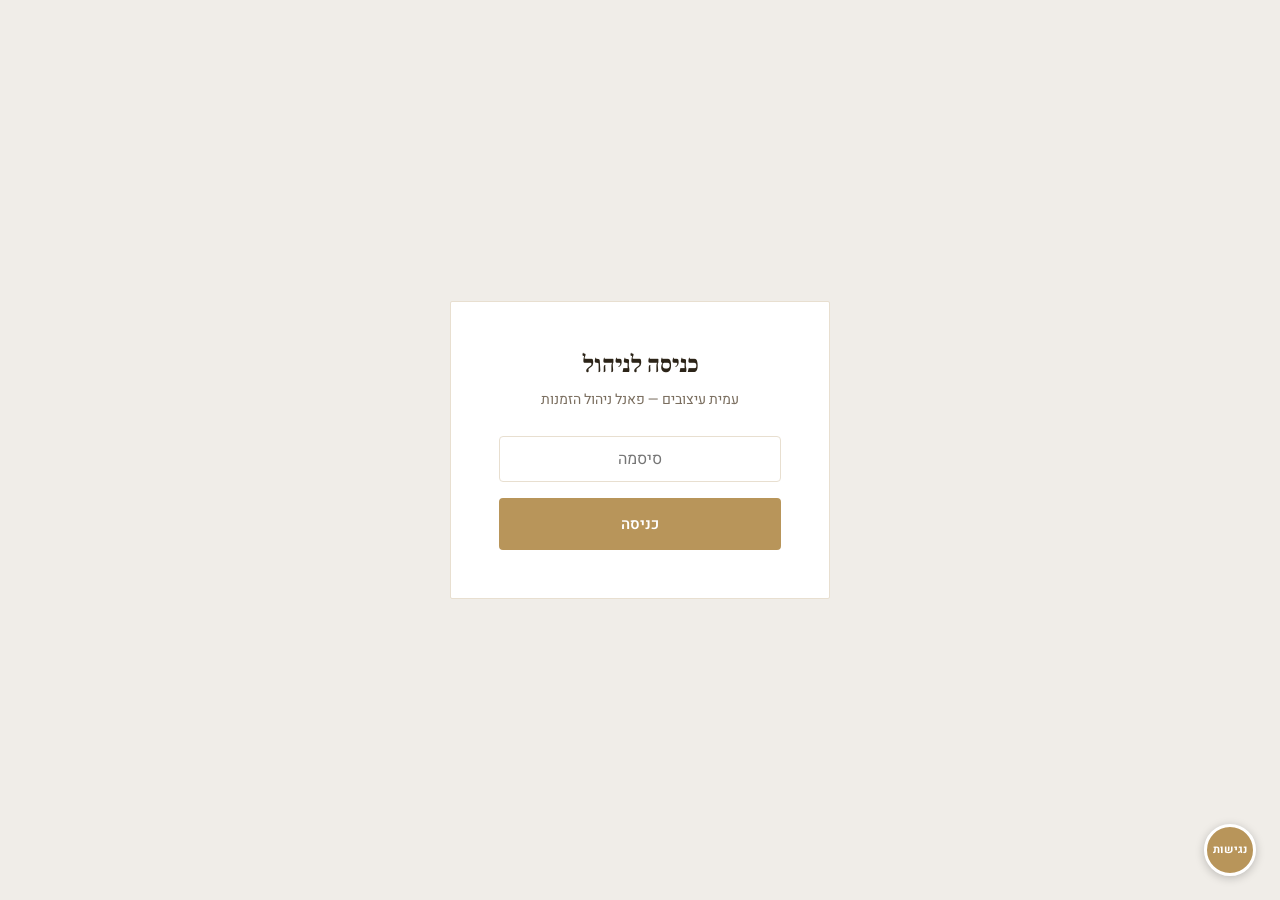
==== admin.html @ ac8163f7 "Fine Design website — IndexedDB storage, floating cards, logo, admin panel" ====
<!DOCTYPE html>
<html dir="rtl" lang="he-IL">
<head>
  <meta charset="UTF-8">
  <meta name="viewport" content="width=device-width, initial-scale=1.0">
  <title>ניהול הזמנות | עמית עיצובים</title>
  <link rel="preconnect" href="https://fonts.googleapis.com">
  <link rel="preconnect" href="https://fonts.gstatic.com" crossorigin>
  <link href="https://fonts.googleapis.com/css2?family=Frank+Ruhl+Libre:wght@400;700;900&family=Heebo:wght@300;400;500;600;700&display=swap" rel="stylesheet">
  <link rel="stylesheet" href="css/style.css">
  <link rel="stylesheet" href="css/accessibility.css">
</head>
<body class="admin-body">

  <!-- ===== LOGIN SCREEN ===== -->
  <div id="login-screen" class="admin-login" role="main">
    <div class="admin-login-box">
      <h1>כניסה לניהול</h1>
      <p>עמית עיצובים — פאנל ניהול הזמנות</p>
      <label for="admin-password" class="sr-only">סיסמה</label>
      <input
        type="password"
        id="admin-password"
        placeholder="סיסמה"
        autocomplete="current-password"
        aria-label="סיסמת כניסה"
      >
      <button class="btn btn--primary" id="login-btn" style="width:100%;">כניסה</button>
      <p class="admin-login-error" id="login-error" role="alert">סיסמה שגויה. נסי שוב.</p>
    </div>
  </div>

  <!-- ===== ADMIN PANEL ===== -->
  <div id="admin-panel" style="display:none;">

    <header class="admin-header" role="banner">
      <div class="container admin-header-inner">
        <h1>ניהול הזמנות</h1>
        <div style="display:flex;align-items:center;gap:12px;">
          <a href="index.html" class="admin-logout-btn" target="_blank">צפייה באתר</a>
          <button class="admin-logout-btn" id="logout-btn">יציאה</button>
        </div>
      </div>
    </header>

    <main class="admin-main container" id="main-content">
      <div class="admin-grid">

        <!-- LEFT: ADD INVITATION FORM -->
        <aside>
          <div class="admin-card">
            <h2>הוספת הזמנה חדשה</h2>

            <div class="admin-form-group">
              <label for="admin-category">קטגוריה</label>
              <select id="admin-category">
                <option value="weddings">הזמנות לחתונות</option>
                <option value="henna">הזמנות לחינה</option>
                <option value="challah">הזמנות להפרשת חלה</option>
                <option value="birthdays">הזמנות לימי הולדת ילדים</option>
                <option value="bar-bat-mitzvah">הזמנות לבר / בת מצווה</option>
                <option value="brit-milah">הזמנות לברית/בריתה</option>
                <option value="mimouna">הזמנות למימונה</option>
                <option value="menus">תפריטים לאירועים</option>
                <option value="save-the-date">Save the Date</option>
              </select>
            </div>

            <div class="admin-form-group">
              <label for="admin-price">מחיר (&#8362;)</label>
              <input type="number" id="admin-price" placeholder="לדוגמה: 350" min="0" step="1">
            </div>

            <div class="admin-form-group">
              <label>תמונת ההזמנה</label>
              <div class="upload-area" id="upload-area">
                <input
                  type="file"
                  id="admin-image-input"
                  accept="image/*"
                  aria-label="העלאת תמונת הזמנה"
                >
                <div class="upload-area-text">
                  לחצי כאן או גרירי תמונה לכאן<br>
                  <span style="font-size:0.75rem;">JPG, PNG, WEBP — עד 5MB</span>
                </div>
                <img id="upload-preview" class="upload-preview" alt="תצוגה מקדימה של ההזמנה">
              </div>
            </div>

            <button class="admin-save-btn" id="admin-save-btn" disabled>
              הוספת הזמנה
            </button>
          </div>
        </aside>

        <!-- RIGHT: INVITATIONS LIST -->
        <div>
          <div class="admin-card">
            <h2>כל ההזמנות (<span id="inv-count">0</span>)</h2>

            <div class="admin-filter" role="group" aria-label="סינון לפי קטגוריה">
              <button class="admin-filter-btn active" data-filter="all">הכל</button>
              <button class="admin-filter-btn" data-filter="weddings">חתונות</button>
              <button class="admin-filter-btn" data-filter="henna">חינה</button>
              <button class="admin-filter-btn" data-filter="challah">הפרשת חלה</button>
              <button class="admin-filter-btn" data-filter="birthdays">ימי הולדת</button>
              <button class="admin-filter-btn" data-filter="bar-bat-mitzvah">בר/בת מצווה</button>
              <button class="admin-filter-btn" data-filter="brit-milah">ברית</button>
              <button class="admin-filter-btn" data-filter="mimouna">מימונה</button>
              <button class="admin-filter-btn" data-filter="menus">תפריטים</button>
              <button class="admin-filter-btn" data-filter="save-the-date">STD</button>
            </div>

            <div class="admin-invitations-grid" id="admin-grid">
              <div class="admin-empty">עדיין אין הזמנות. הוסיפי את הראשונה!</div>
            </div>
          </div>
        </div>

      </div>
    </main>
  </div>

  <!-- Toast notification -->
  <div class="admin-success-toast" id="toast" role="status" aria-live="polite"></div>

  <script src="js/accessibility.js"></script>
  <script src="js/db.js"></script>
  <script src="js/admin.js"></script>
</body>
</html>
---- css/style.css ----
/* =========================================================
   DESIGN TOKENS
   ========================================================= */
:root {
  --bg:              #faf8f4;
  --bg-alt:          #f3ede4;
  --gold:            #b8955a;
  --gold-dark:       #9a7a44;
  --gold-light:      #e8d5b0;
  --text:            #2c2418;
  --text-secondary:  #7a6e5f;
  --border:          #e8dfd0;
  --white:           #ffffff;
  --card-bg:         #ffffff;

  --font-heading:    'Frank Ruhl Libre', Georgia, serif;
  --font-body:       'Heebo', Arial, sans-serif;

  --space-1:  8px;
  --space-2:  16px;
  --space-3:  24px;
  --space-4:  32px;
  --space-5:  48px;
  --space-6:  64px;
  --space-7:  96px;

  --radius-sm: 2px;
  --radius-md: 4px;

  --transition: 0.25s ease;
  --shadow-card: 0 2px 12px rgba(44, 36, 24, 0.08);
  --shadow-nav:  0 1px 4px rgba(44, 36, 24, 0.10);
}

/* =========================================================
   RESET & BASE
   ========================================================= */
*, *::before, *::after {
  box-sizing: border-box;
  margin: 0;
  padding: 0;
}

html {
  font-size: 16px;
  scroll-behavior: smooth;
}

body {
  font-family: var(--font-body);
  background-color: var(--bg);
  color: var(--text);
  line-height: 1.7;
  font-size: 1rem;
  direction: rtl;
}

img {
  display: block;
  max-width: 100%;
  height: auto;
}

a {
  color: inherit;
  text-decoration: none;
}

ul, ol {
  list-style: none;
}

button {
  cursor: pointer;
  font-family: var(--font-body);
  border: none;
  background: none;
}

/* =========================================================
   TYPOGRAPHY
   ========================================================= */
h1, h2, h3, h4 {
  font-family: var(--font-heading);
  font-weight: 700;
  line-height: 1.25;
  color: var(--text);
}

h1 { font-size: 2rem; }
h2 { font-size: 1.5rem; }
h3 { font-size: 1.25rem; }
h4 { font-size: 1.1rem; }

p {
  color: var(--text-secondary);
  font-size: 1rem;
  line-height: 1.75;
}

@media (min-width: 768px) {
  h1 { font-size: 2.75rem; }
  h2 { font-size: 2rem; }
  h3 { font-size: 1.4rem; }
  p  { font-size: 1.0625rem; }
}

@media (min-width: 1024px) {
  h1 { font-size: 3.5rem; }
  h2 { font-size: 2.25rem; }
}

/* =========================================================
   LAYOUT UTILITIES
   ========================================================= */
.container {
  width: 100%;
  max-width: 1180px;
  margin-inline: auto;
  padding-inline: var(--space-3);
}

.section {
  padding-block: var(--space-6);
}

.section--alt {
  background-color: var(--bg-alt);
}

.section-header {
  text-align: center;
  margin-block-end: var(--space-5);
}

.section-header .subtitle {
  margin-block-start: var(--space-1);
  font-size: 1rem;
  color: var(--text-secondary);
}

.divider {
  display: none;
}

/* =========================================================
   BUTTONS
   ========================================================= */
.btn {
  display: inline-block;
  padding: 13px 32px;
  font-family: var(--font-body);
  font-size: 0.9375rem;
  font-weight: 600;
  border-radius: var(--radius-md);
  transition: background-color var(--transition), color var(--transition), border-color var(--transition);
  text-align: center;
}

.btn--primary {
  background-color: var(--gold);
  color: var(--white);
  border: 2px solid var(--gold);
}

.btn--primary:hover,
.btn--primary:focus-visible {
  background-color: var(--gold-dark);
  border-color: var(--gold-dark);
}

.btn--secondary {
  background-color: transparent;
  color: var(--gold);
  border: 2px solid var(--gold);
}
.btn--secondary:hover,
.btn--secondary:focus-visible {
  background-color: var(--gold);
  color: var(--white);
}

.btn--outline {
  background-color: transparent;
  color: var(--gold);
  border: 2px solid var(--gold);
}

.btn--outline:hover,
.btn--outline:focus-visible {
  background-color: var(--gold);
  color: var(--white);
}

/* =========================================================
   HEADER & NAVIGATION
   ========================================================= */
.site-header {
  position: sticky;
  top: 0;
  z-index: 100;
  background-color: var(--white);
  border-block-end: 1px solid var(--border);
  box-shadow: var(--shadow-nav);
}

.header-inner {
  display: flex;
  align-items: center;
  justify-content: space-between;
  height: 68px;
}

.logo {
  display: flex;
  align-items: center;
  gap: var(--space-2);
  font-family: var(--font-heading);
  font-size: 1.25rem;
  font-weight: 700;
  color: var(--text);
}

.logo-img {
  height: 44px;
  width: auto;
}

.logo-placeholder {
  height: 44px;
  width: 120px;
  background-color: var(--bg-alt);
  border: 1px dashed var(--border);
  border-radius: var(--radius-sm);
  display: flex;
  align-items: center;
  justify-content: center;
  font-size: 0.75rem;
  color: var(--text-secondary);
  font-family: var(--font-body);
}

/* =========================================================
   LOGO — Fine Design
   ========================================================= */
.logo-text {
  display: flex;
  flex-direction: column;
  align-items: center;
  line-height: 1;
  gap: 0;
  text-decoration: none;
}

.logo-fine {
  font-family: 'Frank Ruhl Libre', Georgia, serif;
  font-size: 1.85rem;
  font-weight: 900;
  color: var(--gold);
  letter-spacing: 0.1em;
  line-height: 1;
}

.logo-design {
  font-family: 'Heebo', Arial, sans-serif;
  font-size: 0.58rem;
  font-weight: 400;
  color: var(--text-secondary);
  letter-spacing: 0.52em;
  text-transform: uppercase;
  padding-inline-start: 0.52em;
  margin-block-start: 1px;
}

.logo-text--sm .logo-fine { font-size: 1.3rem; }
.logo-text--sm .logo-design { font-size: 0.48rem; }

/* Footer variant */
.site-footer .logo-fine  { color: var(--gold-light); }
.site-footer .logo-design { color: rgba(255,255,255,0.45); }

/* Nav — hidden on mobile, flex on desktop */
.nav-desktop {
  display: none;
}

@media (min-width: 1024px) {
  .nav-desktop {
    display: flex;
    flex: 1;
    overflow-x: auto;
    scrollbar-width: none;
    -ms-overflow-style: none;
    margin-inline: var(--space-2);
  }
}

.nav-desktop::-webkit-scrollbar {
  display: none;
}

.nav-desktop ul {
  display: flex;
  align-items: center;
  gap: 2px;
  flex-wrap: nowrap;
}

.nav-desktop a {
  font-size: 0.8125rem;
  font-weight: 500;
  color: var(--text);
  padding: 6px 8px;
  border-radius: var(--radius-sm);
  transition: color var(--transition), background-color var(--transition);
  white-space: nowrap;
}

.nav-desktop a:hover,
.nav-desktop a:focus-visible {
  color: var(--gold);
  background-color: var(--bg-alt);
}

.nav-desktop a.active {
  color: var(--gold);
}

/* Hamburger — visible on mobile, hidden on desktop */
@media (min-width: 1024px) {
  .hamburger-btn {
    display: none !important;
  }
}

/* Mobile menu — hidden by default, shown via .is-open */
/* (do NOT add display:none !important — JS toggles .is-open) */

/* Hamburger button */
.hamburger-btn {
  display: flex;
  flex-direction: column;
  justify-content: center;
  align-items: center;
  width: 44px;
  height: 44px;
  gap: 5px;
  border-radius: var(--radius-sm);
  transition: background-color var(--transition);
}

.hamburger-btn:hover {
  background-color: var(--bg-alt);
}

.hamburger-btn span {
  display: block;
  width: 24px;
  height: 2px;
  background-color: var(--text);
  border-radius: 1px;
  transition: transform var(--transition), opacity var(--transition);
}

.hamburger-btn[aria-expanded="true"] span:nth-child(1) {
  transform: translateY(7px) rotate(45deg);
}
.hamburger-btn[aria-expanded="true"] span:nth-child(2) {
  opacity: 0;
}
.hamburger-btn[aria-expanded="true"] span:nth-child(3) {
  transform: translateY(-7px) rotate(-45deg);
}

/* Mobile menu overlay */
.mobile-menu {
  position: fixed;
  inset: 0;
  z-index: 200;
  background-color: var(--white);
  transform: translateX(-100%);
  transition: transform 0.35s cubic-bezier(0.4, 0, 0.2, 1);
  overflow-y: auto;
  display: flex;
  flex-direction: column;
}

.mobile-menu.is-open {
  transform: translateX(0);
}

.mobile-menu-header {
  display: flex;
  align-items: center;
  justify-content: space-between;
  padding: var(--space-3);
  border-block-end: 1px solid var(--border);
}

.mobile-menu-close {
  width: 44px;
  height: 44px;
  display: flex;
  align-items: center;
  justify-content: center;
  font-size: 1.5rem;
  color: var(--text);
  border-radius: var(--radius-sm);
  transition: background-color var(--transition);
}

.mobile-menu-close:hover {
  background-color: var(--bg-alt);
}

.mobile-menu-nav {
  flex: 1;
  padding: var(--space-3);
}

.mobile-menu-nav li {
  border-block-end: 1px solid var(--border);
}

.mobile-menu-nav a {
  display: block;
  padding: var(--space-2) var(--space-1);
  font-size: 1.0625rem;
  font-weight: 500;
  color: var(--text);
  transition: color var(--transition);
}

.mobile-menu-nav a:hover,
.mobile-menu-nav a:focus-visible {
  color: var(--gold);
}

.mobile-menu-nav .menu-number {
  font-size: 0.8rem;
  color: var(--gold);
  font-family: var(--font-body);
  margin-inline-end: var(--space-1);
  font-weight: 400;
}

/* =========================================================
   HERO SECTION
   ========================================================= */
.hero {
  background-color: var(--bg-alt);
  padding-block: var(--space-7);
  text-align: center;
  position: relative;
  overflow: hidden;
}

.hero::before {
  content: '';
  position: absolute;
  inset: 0;
  background-image:
    linear-gradient(135deg, rgba(184,149,90,0.06) 0%, transparent 60%),
    linear-gradient(315deg, rgba(184,149,90,0.04) 0%, transparent 60%);
  pointer-events: none;
}

.hero-content {
  position: relative;
  z-index: 1;
  max-width: 680px;
  margin-inline: auto;
}

.hero-eyebrow {
  display: inline-block;
  font-size: 0.8125rem;
  font-weight: 600;
  letter-spacing: 0.12em;
  color: var(--gold);
  text-transform: uppercase;
  margin-block-end: var(--space-2);
  font-family: var(--font-body);
}

.hero h1 {
  margin-block-end: var(--space-2);
}

.hero-desc {
  font-size: 1.0625rem;
  color: var(--text-secondary);
  margin-block-end: var(--space-4);
  max-width: 500px;
  margin-inline: auto;
}

.hero-placeholder-img {
  width: 100%;
  max-width: 760px;
  margin-inline: auto;
  margin-block-start: var(--space-5);
  aspect-ratio: 16/7;
  background-color: var(--border);
  border-radius: var(--radius-sm);
  display: flex;
  align-items: center;
  justify-content: center;
  color: var(--text-secondary);
  font-size: 0.875rem;
}

/* =========================================================
   CATEGORIES GRID
   ========================================================= */
.categories-grid {
  display: grid;
  grid-template-columns: 1fr 1fr;
  gap: var(--space-2);
}

@media (min-width: 768px) {
  .categories-grid {
    grid-template-columns: repeat(3, 1fr);
    gap: var(--space-3);
  }
}

@media (min-width: 1024px) {
  .categories-grid {
    grid-template-columns: repeat(4, 1fr);
  }
}

.category-card {
  display: block;
  background-color: var(--card-bg);
  border: none;
  border-radius: 18px;
  overflow: hidden;
  box-shadow: 0 6px 24px rgba(44,36,24,0.10), 0 1px 4px rgba(44,36,24,0.06);
  transition: box-shadow 0.3s ease, transform 0.3s ease;
  text-decoration: none;
  position: relative;
}

.category-card::after {
  content: '';
  position: absolute;
  inset: 0;
  border-radius: 18px;
  border: 1.5px solid rgba(184,149,90,0.18);
  pointer-events: none;
  transition: border-color 0.3s ease;
}

.category-card:hover,
.category-card:focus-visible {
  box-shadow: 0 16px 48px rgba(44,36,24,0.16), 0 4px 12px rgba(184,149,90,0.12);
  transform: translateY(-8px);
}

.category-card:hover::after,
.category-card:focus-visible::after {
  border-color: rgba(184,149,90,0.5);
}

.category-card-img {
  width: 100%;
  aspect-ratio: 4/3;
  background: linear-gradient(135deg, var(--bg-alt) 0%, #ede4d8 100%);
  display: flex;
  align-items: center;
  justify-content: center;
  color: var(--text-secondary);
  font-size: 0.8125rem;
  overflow: hidden;
}

.category-card-img img {
  width: 100%;
  height: 100%;
  object-fit: cover;
  transition: transform 0.4s ease;
}

.category-card:hover .category-card-img img {
  transform: scale(1.04);
}

.category-card-body {
  padding: 14px var(--space-2) var(--space-2);
  text-align: center;
  background: var(--white);
}

.category-card-title {
  font-family: var(--font-heading);
  font-size: 1rem;
  font-weight: 700;
  color: var(--text);
  margin-block-end: 5px;
}

@media (min-width: 768px) {
  .category-card-title {
    font-size: 1.0625rem;
  }
}

.category-card-link {
  font-size: 0.8rem;
  color: var(--gold);
  font-weight: 500;
  letter-spacing: 0.02em;
}

/* =========================================================
   ABOUT SECTION
   ========================================================= */
.about-inner {
  display: flex;
  flex-direction: column;
  gap: var(--space-4);
  align-items: center;
  text-align: center;
}

.about-text h2 {
  margin-block-end: var(--space-2);
}

.about-text p {
  max-width: 560px;
  margin-inline: auto;
  margin-block-end: var(--space-3);
}

@media (min-width: 768px) {
  .about-inner {
    flex-direction: row;
    text-align: start;
    gap: var(--space-6);
  }
  .about-text p {
    margin-inline: 0;
  }
  .divider { margin-inline: 0; }
}

.about-image-placeholder {
  width: 100%;
  max-width: 400px;
  aspect-ratio: 4/3;
  flex-shrink: 0;
  background-color: var(--bg-alt);
  border: 1px solid var(--border);
  border-radius: var(--radius-sm);
  display: flex;
  align-items: center;
  justify-content: center;
  color: var(--text-secondary);
  font-size: 0.8125rem;
}

/* =========================================================
   PROCESS SECTION
   ========================================================= */
.process-steps {
  display: grid;
  grid-template-columns: 1fr;
  gap: var(--space-4);
}

@media (min-width: 768px) {
  .process-steps {
    grid-template-columns: repeat(3, 1fr);
    gap: var(--space-3);
  }
}

.process-step {
  text-align: center;
  padding: var(--space-4) var(--space-3);
  background-color: var(--white);
  border: 1px solid var(--border);
  border-radius: var(--radius-sm);
  position: relative;
}

.step-number {
  width: 48px;
  height: 48px;
  border-radius: 50%;
  background-color: var(--gold);
  color: var(--white);
  font-family: var(--font-heading);
  font-size: 1.25rem;
  font-weight: 700;
  display: flex;
  align-items: center;
  justify-content: center;
  margin-inline: auto;
  margin-block-end: var(--space-2);
}

.process-step h3 {
  margin-block-end: var(--space-1);
}

/* =========================================================
   TESTIMONIALS
   ========================================================= */
.testimonials-grid {
  display: grid;
  grid-template-columns: 1fr;
  gap: var(--space-3);
}

@media (min-width: 768px) {
  .testimonials-grid {
    grid-template-columns: repeat(3, 1fr);
  }
}

.testimonial-card {
  background-color: var(--white);
  border: 1px solid var(--border);
  border-radius: var(--radius-sm);
  padding: var(--space-4);
}

.testimonial-quote {
  font-size: 0.9375rem;
  color: var(--text-secondary);
  line-height: 1.75;
  margin-block-end: var(--space-3);
  font-style: italic;
}

.testimonial-quote::before {
  content: '"';
  font-family: var(--font-heading);
  font-size: 2rem;
  color: var(--gold-light);
  line-height: 0;
  vertical-align: -0.4em;
  margin-inline-end: 2px;
}

.testimonial-author {
  font-weight: 600;
  font-size: 0.875rem;
  color: var(--text);
}

.testimonial-event {
  font-size: 0.8125rem;
  color: var(--gold);
  margin-block-start: 2px;
}

/* =========================================================
   CONTACT SECTION
   ========================================================= */
.contact-inner {
  text-align: center;
  max-width: 560px;
  margin-inline: auto;
}

.contact-inner h2 {
  margin-block-end: var(--space-2);
}

.contact-inner p {
  margin-block-end: var(--space-4);
}

.contact-details {
  display: flex;
  flex-direction: column;
  gap: var(--space-2);
  align-items: center;
  margin-block-start: var(--space-3);
}

.contact-item {
  font-size: 0.9375rem;
  color: var(--text-secondary);
}

.contact-item a {
  color: var(--gold);
  font-weight: 500;
  text-decoration: underline;
  text-underline-offset: 3px;
}

/* =========================================================
   GALLERY GRID (category pages)
   ========================================================= */
.gallery-grid {
  display: grid;
  grid-template-columns: 1fr;
  gap: var(--space-2);
}

@media (min-width: 568px) {
  .gallery-grid {
    grid-template-columns: 1fr 1fr;
  }
}

@media (min-width: 1024px) {
  .gallery-grid {
    grid-template-columns: repeat(3, 1fr);
    gap: var(--space-3);
  }
}

.gallery-item {
  background-color: var(--bg-alt);
  border: 1px solid var(--border);
  border-radius: var(--radius-sm);
  overflow: hidden;
  aspect-ratio: 3/4;
  display: flex;
  align-items: center;
  justify-content: center;
  color: var(--text-secondary);
  font-size: 0.8125rem;
}

.gallery-item img {
  width: 100%;
  height: 100%;
  object-fit: cover;
}

/* =========================================================
   PAGE HERO (category pages)
   ========================================================= */
.page-hero {
  background-color: var(--bg-alt);
  padding-block: var(--space-5) var(--space-4);
  text-align: center;
  border-block-end: 1px solid var(--border);
}

.page-hero h1 {
  margin-block-end: var(--space-1);
}

.page-hero p {
  max-width: 480px;
  margin-inline: auto;
}

/* =========================================================
   CTA BANNER (category pages)
   ========================================================= */
.cta-banner {
  background-color: var(--gold);
  padding-block: var(--space-5);
  text-align: center;
}

.cta-banner h2 {
  color: var(--white);
  margin-block-end: var(--space-2);
}

.cta-banner p {
  color: rgba(255,255,255,0.85);
  margin-block-end: var(--space-3);
}

.cta-banner .btn--outline {
  color: var(--white);
  border-color: var(--white);
}

.cta-banner .btn--outline:hover,
.cta-banner .btn--outline:focus-visible {
  background-color: var(--white);
  color: var(--gold);
}

/* =========================================================
   BREADCRUMB
   ========================================================= */
.breadcrumb {
  padding-block: var(--space-2);
  border-block-end: 1px solid var(--border);
  background-color: var(--white);
}

.breadcrumb-list {
  display: flex;
  align-items: center;
  gap: var(--space-1);
  flex-wrap: wrap;
  font-size: 0.8125rem;
  color: var(--text-secondary);
}

.breadcrumb-list a {
  color: var(--gold);
  text-decoration: underline;
  text-underline-offset: 2px;
}

.breadcrumb-list li + li::before {
  content: '/';
  margin-inline-end: var(--space-1);
}

/* =========================================================
   FOOTER
   ========================================================= */
.site-footer {
  background-color: var(--text);
  color: rgba(255,255,255,0.7);
  padding-block: var(--space-5) var(--space-3);
}

.footer-inner {
  display: grid;
  grid-template-columns: 1fr;
  gap: var(--space-4);
}

@media (min-width: 768px) {
  .footer-inner {
    grid-template-columns: 1fr 1fr 1fr;
    gap: var(--space-5);
  }
}

.footer-brand .logo {
  color: var(--white);
  margin-block-end: var(--space-2);
}

.footer-brand p {
  color: rgba(255,255,255,0.6);
  font-size: 0.875rem;
}

.footer-nav h4,
.footer-legal h4 {
  font-family: var(--font-heading);
  font-size: 1rem;
  color: var(--white);
  margin-block-end: var(--space-2);
}

.footer-nav ul,
.footer-legal ul {
  display: flex;
  flex-direction: column;
  gap: var(--space-1);
}

.footer-nav a,
.footer-legal a {
  font-size: 0.875rem;
  color: rgba(255,255,255,0.65);
  transition: color var(--transition);
  text-decoration: none;
}

.footer-nav a:hover,
.footer-nav a:focus-visible,
.footer-legal a:hover,
.footer-legal a:focus-visible {
  color: var(--gold-light);
}

.footer-bottom {
  margin-block-start: var(--space-4);
  padding-block-start: var(--space-3);
  border-block-start: 1px solid rgba(255,255,255,0.12);
  display: flex;
  flex-direction: column;
  gap: var(--space-2);
  align-items: center;
  text-align: center;
  font-size: 0.8125rem;
  color: rgba(255,255,255,0.45);
}

/* =========================================================
   ACCESSIBILITY STATEMENT (footer)
   ========================================================= */
.accessibility-statement-link {
  color: var(--gold-light);
  text-decoration: underline;
  text-underline-offset: 2px;
  font-size: 0.8125rem;
}

.accessibility-statement-link:hover {
  color: var(--white);
}

/* =========================================================
   LEGAL PAGES (privacy, terms)
   ========================================================= */
.legal-content {
  max-width: 760px;
  margin-inline: auto;
  padding-block: var(--space-6);
}

.legal-content h1 {
  margin-block-end: var(--space-1);
}

.legal-meta {
  font-size: 0.875rem;
  color: var(--text-secondary);
  margin-block-end: var(--space-5);
}

.legal-content h2 {
  font-size: 1.25rem;
  margin-block-start: var(--space-4);
  margin-block-end: var(--space-2);
  color: var(--text);
}

.legal-content p,
.legal-content li {
  font-size: 0.9375rem;
  color: var(--text-secondary);
  margin-block-end: var(--space-2);
  line-height: 1.75;
}

.legal-content ul,
.legal-content ol {
  padding-inline-start: var(--space-3);
  margin-block-end: var(--space-2);
}

.legal-content ul li {
  list-style-type: disc;
}

.legal-content ol li {
  list-style-type: decimal;
}

.legal-content a {
  color: var(--gold);
  text-decoration: underline;
  text-underline-offset: 2px;
}

/* =========================================================
   FOCUS STYLES (base — enhanced by accessibility widget)
   ========================================================= */
:focus-visible {
  outline: 3px solid var(--gold);
  outline-offset: 2px;
  border-radius: var(--radius-sm);
}

/* =========================================================
   SCREEN READER ONLY
   ========================================================= */
.sr-only {
  position: absolute;
  width: 1px;
  height: 1px;
  padding: 0;
  margin: -1px;
  overflow: hidden;
  clip: rect(0, 0, 0, 0);
  white-space: nowrap;
  border-width: 0;
}

/* =========================================================
   SKIP LINK
   ========================================================= */
.skip-link {
  position: absolute;
  top: -100%;
  inset-inline-start: var(--space-2);
  background-color: var(--gold);
  color: var(--white);
  padding: var(--space-1) var(--space-2);
  border-radius: var(--radius-md);
  font-weight: 600;
  font-size: 0.875rem;
  z-index: 9999;
  transition: top 0.2s;
}

.skip-link:focus {
  top: var(--space-2);
}

/* =========================================================
   PRICE TAG
   ========================================================= */
.invitation-card {
  display: flex;
  flex-direction: column;
  background-color: var(--card-bg);
  border: none;
  border-radius: 16px;
  overflow: hidden;
  box-shadow: 0 6px 24px rgba(44,36,24,0.10), 0 1px 4px rgba(44,36,24,0.06);
  transition: box-shadow 0.3s ease, transform 0.3s ease;
  position: relative;
}

.invitation-card::after {
  content: '';
  position: absolute;
  inset: 0;
  border-radius: 16px;
  border: 1.5px solid rgba(184,149,90,0.18);
  pointer-events: none;
  transition: border-color 0.3s ease;
}

.invitation-card:hover {
  box-shadow: 0 16px 48px rgba(44,36,24,0.16), 0 4px 12px rgba(184,149,90,0.12);
  transform: translateY(-8px);
}

.invitation-card:hover::after {
  border-color: rgba(184,149,90,0.5);
}

.invitation-card-img {
  width: 100%;
  aspect-ratio: 3/4;
  object-fit: cover;
  display: block;
  cursor: pointer;
}

.invitation-card-img-placeholder {
  width: 100%;
  aspect-ratio: 3/4;
  background-color: var(--bg-alt);
  display: flex;
  align-items: center;
  justify-content: center;
  color: var(--text-secondary);
  font-size: 0.8rem;
  cursor: pointer;
}

.invitation-card-footer {
  display: flex;
  align-items: center;
  justify-content: space-between;
  padding: var(--space-2);
  gap: var(--space-1);
  border-block-start: 1px solid var(--border);
}

.price-tag {
  display: inline-flex;
  align-items: center;
  gap: 3px;
  background-color: var(--gold);
  color: var(--white);
  font-family: var(--font-body);
  font-size: 0.9375rem;
  font-weight: 700;
  padding: 4px 10px;
  border-radius: var(--radius-md);
  white-space: nowrap;
  letter-spacing: 0.02em;
}

.price-symbol {
  font-size: 0.8125rem;
  font-weight: 400;
}

.invitation-order-btn {
  font-size: 0.8125rem;
  font-weight: 600;
  color: var(--gold);
  border: 1px solid var(--gold);
  padding: 5px 12px;
  border-radius: var(--radius-md);
  background: none;
  cursor: pointer;
  transition: background-color var(--transition), color var(--transition);
  font-family: var(--font-body);
  text-decoration: none;
  display: inline-block;
}

.invitation-order-btn:hover,
.invitation-order-btn:focus-visible {
  background-color: var(--gold);
  color: var(--white);
}

.gallery-empty {
  grid-column: 1 / -1;
  text-align: center;
  padding: var(--space-6) var(--space-3);
  color: var(--text-secondary);
  font-size: 0.9375rem;
}

.gallery-empty a {
  color: var(--gold);
  text-decoration: underline;
}

/* =========================================================
   PRODUCT PAGE
   ========================================================= */
.product-layout {
  display: grid;
  grid-template-columns: 1fr;
  gap: var(--space-4);
  padding-block: var(--space-5);
}

@media (min-width: 768px) {
  .product-layout {
    grid-template-columns: 1.3fr 155px 1fr;
    gap: var(--space-4);
    align-items: start;
  }
}

.product-image-wrap {
  border-radius: var(--radius-sm);
  overflow: hidden;
  line-height: 0;
}

.product-image-wrap img {
  width: 100%;
  display: block;
}

.product-info h1 {
  font-size: 1.5rem;
  margin-block-end: var(--space-1);
}

@media (min-width: 768px) {
  .product-info h1 { font-size: 1.875rem; }
}

.product-price {
  display: none;
  font-size: 1.75rem;
  font-weight: 700;
  color: var(--gold);
  font-family: var(--font-heading);
  margin-block: var(--space-2);
}

.product-includes {
  background-color: var(--bg-alt);
  border: 1px solid var(--border);
  border-radius: var(--radius-sm);
  padding: var(--space-3);
  margin-block: var(--space-3);
}

.product-includes h3 {
  font-size: 0.9375rem;
  margin-block-end: var(--space-1);
  color: var(--text);
}

.product-includes ul {
  display: flex;
  flex-direction: column;
  gap: 6px;
}

.product-includes li {
  font-size: 0.875rem;
  color: var(--text-secondary);
  padding-inline-start: var(--space-2);
  position: relative;
}

.product-includes li::before {
  content: '';
  position: absolute;
  inset-inline-start: 0;
  top: 0.55em;
  width: 6px;
  height: 6px;
  border-radius: 50%;
  background-color: var(--gold);
}

.product-delivery {
  font-size: 0.875rem;
  color: var(--text-secondary);
  border-block-start: 1px solid var(--border);
  padding-block-start: var(--space-2);
  margin-block-start: var(--space-2);
  line-height: 1.6;
}

.product-cta-block {
  border-block-start: 1px solid var(--border);
  padding-block-start: var(--space-3);
  margin-block-start: var(--space-3);
}

.product-cta-question {
  font-family: 'Frank Ruhl Libre', serif;
  font-size: 1.125rem;
  font-weight: 700;
  color: var(--text);
  margin-block-end: var(--space-2);
}

.product-cta-btn {
  display: block;
  text-align: center;
}

.product-cta-hours {
  margin-block-start: var(--space-1);
  font-size: 0.8125rem;
  color: var(--text-secondary);
  text-align: center;
}

/* Font panel — sidebar next to image */
.font-panel {
  border: 1px solid var(--border);
  border-radius: var(--radius-sm);
  background: #fff;
  width: 100%;
}

@media (min-width: 768px) {
  .font-panel {
    width: 160px;
  }
}

.font-panel-toggle {
  width: 100%;
  display: flex;
  align-items: center;
  justify-content: space-between;
  padding: 10px 12px;
  font-size: 0.875rem;
  font-weight: 600;
  color: var(--text);
  background: none;
  border: none;
  cursor: pointer;
  border-block-end: 1px solid var(--border);
  gap: var(--space-1);
}

.font-panel-toggle:hover {
  background: var(--bg-alt);
}

.font-panel-arrow {
  font-size: 0.6rem;
  transition: transform 0.2s;
  flex-shrink: 0;
}

.font-panel-toggle[aria-expanded="true"] .font-panel-arrow {
  transform: rotate(180deg);
}

.font-panel-list {
  display: none;
  max-height: 420px;
  overflow-y: auto;
}

.font-panel-list.is-open {
  display: block;
}

.font-item {
  width: 100%;
  text-align: end;
  padding: 10px 12px;
  border: none;
  background: none;
  cursor: pointer;
  border-block-end: 1px solid var(--border);
  transition: background 0.15s;
}

.font-item:last-child {
  border-block-end: none;
}

.font-item:hover {
  background: var(--bg-alt);
}

.font-item.active {
  background: #fdf8f0;
  color: var(--gold);
}

.font-item-name {
  display: block;
  font-size: 0.75rem;
  color: var(--text-secondary);
  margin-block-end: 3px;
  font-family: 'Heebo', sans-serif;
}

.font-item-sample {
  display: block;
  font-size: 1rem;
  color: var(--text);
  line-height: 1.3;
}

/* Product image — hidden until loaded */
#product-img {
  display: none;
  width: 100%;
  height: auto;
  border-radius: var(--radius-sm);
}

.product-img-placeholder {
  aspect-ratio: 3/4;
  display: flex;
  align-items: center;
  justify-content: center;
  background: #f3ede4;
  color: var(--text-secondary);
  font-size: 0.875rem;
  padding: var(--space-3);
  text-align: center;
  border-radius: var(--radius-sm);
}

/* Font picker */
.font-picker-section {
  margin-block-start: var(--space-6);
  padding-block-start: var(--space-5);
  border-block-start: 1px solid var(--border);
  text-align: center;
}

.font-picker-title {
  font-size: 1.5rem;
  margin-block-end: var(--space-1);
}

.font-picker-desc {
  color: var(--text-secondary);
  font-size: 0.9375rem;
  margin-block-end: var(--space-4);
}

.font-picker-grid {
  display: grid;
  grid-template-columns: repeat(2, 1fr);
  gap: var(--space-2);
}

@media (min-width: 768px) {
  .font-picker-grid {
    grid-template-columns: repeat(3, 1fr);
  }
}

@media (min-width: 1024px) {
  .font-picker-grid {
    grid-template-columns: repeat(6, 1fr);
  }
}

.font-option {
  border: 2px solid var(--border);
  border-radius: var(--radius-sm);
  background: #fff;
  padding: var(--space-3) var(--space-2);
  cursor: pointer;
  display: flex;
  flex-direction: column;
  align-items: center;
  gap: var(--space-1);
  transition: border-color 0.2s, box-shadow 0.2s;
  text-align: center;
}

.font-option:hover {
  border-color: var(--gold);
}

.font-option.active {
  border-color: var(--gold);
  box-shadow: 0 0 0 3px rgba(184, 149, 90, 0.2);
  background: #fdf8f0;
}

.font-option-sample {
  font-size: 1.0625rem;
  line-height: 1.5;
  color: var(--text);
  display: block;
}

.font-option-name {
  font-size: 0.75rem;
  color: var(--text-secondary);
  font-family: 'Heebo', sans-serif;
  display: block;
}

.font-picker-selected {
  margin-block-start: var(--space-3);
  font-size: 0.9375rem;
  color: var(--gold);
  font-weight: 600;
  min-height: 1.5em;
}

.product-form-divider {
  display: flex;
  align-items: center;
  gap: var(--space-2);
  margin-block: var(--space-3);
  color: var(--text-secondary);
  font-size: 0.875rem;
}
.product-form-divider::before,
.product-form-divider::after {
  content: '';
  flex: 1;
  height: 1px;
  background: var(--border);
}

.product-form-label {
  font-weight: 600;
  color: var(--text);
  margin-block-end: var(--space-2);
}

.product-contact-form {
  display: flex;
  flex-direction: column;
  gap: var(--space-2);
}

.product-form-field {
  display: flex;
  flex-direction: column;
  gap: 4px;
}
.product-form-field label {
  font-size: 0.875rem;
  font-weight: 500;
  color: var(--text);
}
.product-form-field input,
.product-form-field textarea {
  border: 1px solid var(--border);
  border-radius: 2px;
  padding: 10px 12px;
  font-family: 'Heebo', sans-serif;
  font-size: 0.9375rem;
  color: var(--text);
  background: #fff;
  width: 100%;
  box-sizing: border-box;
  transition: border-color 0.2s;
}
.product-form-field input:focus,
.product-form-field textarea:focus {
  outline: none;
  border-color: var(--gold);
}
.product-form-field textarea {
  resize: vertical;
}

/* Order Form */
.order-form-section {
  background-color: var(--bg-alt);
  padding-block: var(--space-6);
}

.order-form-section h2 {
  margin-block-end: var(--space-1);
  text-align: center;
}

.order-form-section .section-sub {
  text-align: center;
  color: var(--text-secondary);
  font-size: 0.9375rem;
  margin-block-end: var(--space-4);
}

.order-form {
  max-width: 640px;
  margin-inline: auto;
  background-color: var(--white);
  border: 1px solid var(--border);
  border-radius: var(--radius-sm);
  padding: var(--space-4);
  display: flex;
  flex-direction: column;
  gap: var(--space-3);
}

.form-group {
  display: flex;
  flex-direction: column;
  gap: 6px;
}

.form-group label {
  font-size: 0.875rem;
  font-weight: 600;
  color: var(--text);
}

.form-group label .required {
  color: var(--gold);
  margin-inline-start: 2px;
}

.form-group input,
.form-group select,
.form-group textarea {
  font-family: var(--font-body);
  font-size: 0.9375rem;
  color: var(--text);
  background-color: var(--white);
  border: 1px solid var(--border);
  border-radius: var(--radius-md);
  padding: 10px 12px;
  direction: rtl;
  width: 100%;
  transition: border-color var(--transition);
}

.form-group input:focus,
.form-group select:focus,
.form-group textarea:focus {
  outline: none;
  border-color: var(--gold);
  box-shadow: 0 0 0 3px rgba(184, 149, 90, 0.15);
}

.form-group textarea {
  resize: vertical;
  min-height: 90px;
}

.form-row {
  display: grid;
  grid-template-columns: 1fr 1fr;
  gap: var(--space-2);
}

.form-divider {
  font-size: 0.8125rem;
  font-weight: 700;
  color: var(--gold);
  text-transform: uppercase;
  letter-spacing: 0.08em;
  border-block-end: 1px solid var(--border);
  padding-block-end: 6px;
  margin-block-end: var(--space-1);
}

.form-submit-btn {
  width: 100%;
  padding: 14px;
  font-size: 1rem;
  font-weight: 700;
  background-color: var(--gold);
  color: var(--white);
  border: none;
  border-radius: var(--radius-md);
  cursor: pointer;
  font-family: var(--font-body);
  transition: background-color var(--transition);
  margin-block-start: var(--space-1);
}

.form-submit-btn:hover,
.form-submit-btn:focus-visible {
  background-color: var(--gold-dark);
}

.form-note {
  text-align: center;
  font-size: 0.8125rem;
  color: var(--text-secondary);
  line-height: 1.6;
}

.form-note a {
  color: var(--gold);
  text-decoration: underline;
}

/* =========================================================
   ADMIN PANEL
   ========================================================= */
.admin-body {
  background-color: #f0ede8;
  min-height: 100vh;
}

.admin-login {
  min-height: 100vh;
  display: flex;
  align-items: center;
  justify-content: center;
  padding: var(--space-3);
}

.admin-login-box {
  background-color: var(--white);
  border: 1px solid var(--border);
  border-radius: var(--radius-sm);
  padding: var(--space-5);
  width: 100%;
  max-width: 380px;
  text-align: center;
}

.admin-login-box h1 {
  font-size: 1.5rem;
  margin-block-end: var(--space-1);
}

.admin-login-box p {
  font-size: 0.875rem;
  margin-block-end: var(--space-3);
}

.admin-login-box input {
  font-family: var(--font-body);
  font-size: 1rem;
  width: 100%;
  padding: 10px 12px;
  border: 1px solid var(--border);
  border-radius: var(--radius-md);
  direction: rtl;
  margin-block-end: var(--space-2);
  text-align: center;
}

.admin-login-box input:focus {
  outline: none;
  border-color: var(--gold);
}

.admin-login-error {
  color: #c0392b;
  font-size: 0.875rem;
  margin-block-start: var(--space-1);
  display: none;
}

.admin-header {
  background-color: var(--white);
  border-block-end: 1px solid var(--border);
  padding-block: var(--space-2);
  position: sticky;
  top: 0;
  z-index: 50;
}

.admin-header-inner {
  display: flex;
  align-items: center;
  justify-content: space-between;
  gap: var(--space-2);
}

.admin-header h1 {
  font-size: 1.125rem;
}

.admin-logout-btn {
  font-size: 0.8125rem;
  color: var(--text-secondary);
  background: none;
  border: 1px solid var(--border);
  padding: 5px 12px;
  border-radius: var(--radius-md);
  cursor: pointer;
  font-family: var(--font-body);
  transition: background-color var(--transition);
}

.admin-logout-btn:hover {
  background-color: var(--bg-alt);
}

.admin-main {
  padding-block: var(--space-4);
}

.admin-grid {
  display: grid;
  grid-template-columns: 1fr;
  gap: var(--space-4);
}

@media (min-width: 900px) {
  .admin-grid {
    grid-template-columns: 340px 1fr;
  }
}

.admin-card {
  background-color: var(--white);
  border: 1px solid var(--border);
  border-radius: var(--radius-sm);
  padding: var(--space-4);
}

.admin-card h2 {
  font-size: 1.125rem;
  margin-block-end: var(--space-3);
  padding-block-end: var(--space-2);
  border-block-end: 1px solid var(--border);
}

.admin-form-group {
  display: flex;
  flex-direction: column;
  gap: 6px;
  margin-block-end: var(--space-2);
}

.admin-form-group label {
  font-size: 0.875rem;
  font-weight: 600;
  color: var(--text);
}

.admin-form-group select,
.admin-form-group input {
  font-family: var(--font-body);
  font-size: 0.9375rem;
  color: var(--text);
  border: 1px solid var(--border);
  border-radius: var(--radius-md);
  padding: 9px 12px;
  direction: rtl;
  width: 100%;
  background-color: var(--white);
}

.admin-form-group select:focus,
.admin-form-group input:focus {
  outline: none;
  border-color: var(--gold);
}

.upload-area {
  border: 2px dashed var(--border);
  border-radius: var(--radius-sm);
  padding: var(--space-4);
  text-align: center;
  cursor: pointer;
  transition: border-color var(--transition), background-color var(--transition);
  position: relative;
}

.upload-area:hover,
.upload-area.drag-over {
  border-color: var(--gold);
  background-color: rgba(184, 149, 90, 0.04);
}

.upload-area input[type="file"] {
  position: absolute;
  inset: 0;
  opacity: 0;
  cursor: pointer;
  width: 100%;
  height: 100%;
}

.upload-area-text {
  font-size: 0.875rem;
  color: var(--text-secondary);
  line-height: 1.6;
  pointer-events: none;
}

.upload-preview {
  width: 100%;
  max-height: 200px;
  object-fit: contain;
  margin-block-start: var(--space-2);
  border-radius: var(--radius-sm);
  display: none;
}

.admin-save-btn {
  width: 100%;
  padding: 12px;
  font-size: 0.9375rem;
  font-weight: 700;
  background-color: var(--gold);
  color: var(--white);
  border: none;
  border-radius: var(--radius-md);
  cursor: pointer;
  font-family: var(--font-body);
  margin-block-start: var(--space-2);
  transition: background-color var(--transition);
}

.admin-save-btn:hover { background-color: var(--gold-dark); }
.admin-save-btn:disabled { opacity: 0.5; cursor: not-allowed; }

.admin-filter {
  display: flex;
  gap: var(--space-1);
  flex-wrap: wrap;
  margin-block-end: var(--space-3);
}

.admin-filter-btn {
  font-size: 0.8125rem;
  padding: 5px 12px;
  border-radius: 20px;
  border: 1px solid var(--border);
  background: none;
  cursor: pointer;
  font-family: var(--font-body);
  color: var(--text-secondary);
  transition: background-color var(--transition), color var(--transition), border-color var(--transition);
}

.admin-filter-btn.active,
.admin-filter-btn:hover {
  background-color: var(--gold);
  color: var(--white);
  border-color: var(--gold);
}

.admin-invitations-grid {
  display: grid;
  grid-template-columns: repeat(auto-fill, minmax(160px, 1fr));
  gap: var(--space-2);
}

.admin-invitation-item {
  border: 1px solid var(--border);
  border-radius: var(--radius-sm);
  overflow: hidden;
  background-color: var(--bg-alt);
  position: relative;
}

.admin-invitation-item img {
  width: 100%;
  aspect-ratio: 3/4;
  object-fit: cover;
  display: block;
}

.admin-invitation-meta {
  padding: 8px;
  display: flex;
  align-items: center;
  justify-content: space-between;
  gap: 4px;
  border-block-start: 1px solid var(--border);
  background-color: var(--white);
}

.admin-price-input {
  font-family: var(--font-body);
  font-size: 0.875rem;
  font-weight: 600;
  color: var(--gold);
  border: 1px solid var(--border);
  border-radius: var(--radius-sm);
  padding: 3px 6px;
  width: 70px;
  text-align: center;
  direction: ltr;
}

.admin-price-input:focus {
  outline: none;
  border-color: var(--gold);
}

.admin-delete-btn {
  width: 28px;
  height: 28px;
  border-radius: 50%;
  background-color: #fde8e8;
  color: #c0392b;
  border: none;
  font-size: 0.875rem;
  cursor: pointer;
  display: flex;
  align-items: center;
  justify-content: center;
  flex-shrink: 0;
  transition: background-color var(--transition);
  font-family: var(--font-body);
}

.admin-delete-btn:hover { background-color: #f5c6c6; }

.admin-category-badge {
  position: absolute;
  top: 6px;
  inset-inline-start: 6px;
  background-color: rgba(44,36,24,0.7);
  color: var(--white);
  font-size: 0.65rem;
  padding: 2px 6px;
  border-radius: 10px;
  font-family: var(--font-body);
  white-space: nowrap;
}

.admin-empty {
  grid-column: 1 / -1;
  text-align: center;
  padding: var(--space-5);
  color: var(--text-secondary);
  font-size: 0.875rem;
}

.admin-success-toast {
  position: fixed;
  bottom: var(--space-3);
  inset-inline-start: 50%;
  transform: translateX(-50%);
  background-color: #2ecc71;
  color: white;
  padding: 10px 24px;
  border-radius: var(--radius-md);
  font-weight: 600;
  font-size: 0.9rem;
  font-family: var(--font-body);
  z-index: 9999;
  opacity: 0;
  transition: opacity 0.3s;
  pointer-events: none;
}

.admin-success-toast.show { opacity: 1; }
---- css/accessibility.css ----
/* =========================================================
   ACCESSIBILITY WIDGET — Israeli Standard 5568
   ========================================================= */

/* --- Widget Toggle Button --- */
.a11y-widget-btn {
  position: fixed;
  bottom: 24px;
  inset-inline-start: 24px;
  z-index: 9000;
  width: 52px;
  height: 52px;
  border-radius: 50%;
  background-color: #b8955a;
  color: #fff;
  border: 3px solid #fff;
  box-shadow: 0 2px 10px rgba(0,0,0,0.22);
  display: flex;
  align-items: center;
  justify-content: center;
  font-size: 0.6875rem;
  font-weight: 700;
  letter-spacing: 0.02em;
  cursor: pointer;
  font-family: 'Heebo', Arial, sans-serif;
  transition: background-color 0.2s, transform 0.2s;
  line-height: 1.1;
  text-align: center;
  padding: 0;
}

.a11y-widget-btn:hover,
.a11y-widget-btn:focus-visible {
  background-color: #9a7a44;
  transform: scale(1.07);
}

/* --- Panel --- */
.a11y-panel {
  position: fixed;
  bottom: 88px;
  inset-inline-start: 24px;
  z-index: 8999;
  width: 280px;
  background-color: #fff;
  border: 1px solid #e8dfd0;
  border-radius: 4px;
  box-shadow: 0 4px 24px rgba(0,0,0,0.15);
  font-family: 'Heebo', Arial, sans-serif;
  direction: rtl;
  display: none;
}

.a11y-panel.is-open {
  display: block;
}

.a11y-panel-header {
  background-color: #b8955a;
  color: #fff;
  padding: 12px 16px;
  border-radius: 4px 4px 0 0;
  display: flex;
  align-items: center;
  justify-content: space-between;
}

.a11y-panel-title {
  font-size: 0.9375rem;
  font-weight: 700;
}

.a11y-panel-close {
  width: 32px;
  height: 32px;
  display: flex;
  align-items: center;
  justify-content: center;
  background: rgba(255,255,255,0.2);
  border-radius: 50%;
  color: #fff;
  font-size: 1.125rem;
  border: none;
  cursor: pointer;
  transition: background-color 0.2s;
}

.a11y-panel-close:hover,
.a11y-panel-close:focus-visible {
  background-color: rgba(255,255,255,0.35);
}

.a11y-controls {
  padding: 8px 0;
  max-height: 70vh;
  overflow-y: auto;
}

.a11y-control-btn {
  display: flex;
  align-items: center;
  gap: 10px;
  width: 100%;
  padding: 10px 16px;
  font-size: 0.875rem;
  color: #2c2418;
  font-family: 'Heebo', Arial, sans-serif;
  background: none;
  border: none;
  border-block-end: 1px solid #f3ede4;
  cursor: pointer;
  text-align: start;
  transition: background-color 0.15s;
}

.a11y-control-btn:hover,
.a11y-control-btn:focus-visible {
  background-color: #faf8f4;
}

.a11y-control-btn.is-active {
  background-color: #f3ede4;
  color: #9a7a44;
  font-weight: 600;
}

.a11y-control-icon {
  width: 28px;
  height: 28px;
  border-radius: 50%;
  background-color: #e8dfd0;
  display: flex;
  align-items: center;
  justify-content: center;
  flex-shrink: 0;
  font-size: 0.875rem;
  transition: background-color 0.15s;
}

.a11y-control-btn.is-active .a11y-control-icon {
  background-color: #b8955a;
  color: #fff;
}

.a11y-reset-btn {
  display: block;
  width: calc(100% - 32px);
  margin: 8px 16px 12px;
  padding: 9px;
  font-size: 0.8125rem;
  font-weight: 600;
  color: #7a6e5f;
  background-color: #f3ede4;
  border: 1px solid #e8dfd0;
  border-radius: 2px;
  cursor: pointer;
  font-family: 'Heebo', Arial, sans-serif;
  transition: background-color 0.15s;
}

.a11y-reset-btn:hover,
.a11y-reset-btn:focus-visible {
  background-color: #e8dfd0;
  color: #2c2418;
}

.a11y-panel-footer {
  padding: 8px 16px 12px;
  font-size: 0.75rem;
  color: #7a6e5f;
  border-block-start: 1px solid #e8dfd0;
}

/* =========================================================
   ACCESSIBILITY MODIFIER CLASSES (on <html>)
   ========================================================= */

/* 1. Large text */
html.a11y-large-text body {
  font-size: 1.2rem;
}

html.a11y-large-text h1 { font-size: 2.5rem; }
html.a11y-large-text h2 { font-size: 1.875rem; }
html.a11y-large-text h3 { font-size: 1.5rem; }

@media (min-width: 768px) {
  html.a11y-large-text h1 { font-size: 3.3rem; }
  html.a11y-large-text h2 { font-size: 2.4rem; }
}

/* 2. Readable font */
html.a11y-readable-font body,
html.a11y-readable-font h1,
html.a11y-readable-font h2,
html.a11y-readable-font h3,
html.a11y-readable-font h4,
html.a11y-readable-font .a11y-panel,
html.a11y-readable-font button,
html.a11y-readable-font a {
  font-family: Arial, Helvetica, sans-serif !important;
  letter-spacing: 0.04em;
  line-height: 1.85;
}

/* 3. High contrast */
html.a11y-high-contrast {
  --bg:             #000000;
  --bg-alt:         #1a1a1a;
  --text:           #ffffff;
  --text-secondary: #ffff00;
  --border:         #ffffff;
  --gold:           #ffff00;
  --gold-light:     #ffffaa;
  --card-bg:        #000000;
  --white:          #000000;
}

html.a11y-high-contrast .site-footer {
  background-color: #000;
  border-block-start: 2px solid #fff;
}

html.a11y-high-contrast .btn--primary {
  background-color: #ffff00;
  color: #000000;
  border-color: #ffff00;
}

html.a11y-high-contrast .a11y-widget-btn {
  background-color: #ffff00;
  color: #000000;
}

/* 4. Inverted colors */
html.a11y-inverted {
  filter: invert(1) hue-rotate(180deg);
}

html.a11y-inverted img {
  filter: invert(1) hue-rotate(180deg);
}

/* 5. Grayscale */
html.a11y-grayscale {
  filter: grayscale(100%);
}

/* 6. Highlight links */
html.a11y-highlight-links a {
  background-color: #ffff00 !important;
  color: #000000 !important;
  text-decoration: underline !important;
  text-underline-offset: 3px !important;
  outline: 2px solid #000 !important;
  border-radius: 2px;
  padding: 0 2px;
}

/* 7. No animations */
html.a11y-no-animations *,
html.a11y-no-animations *::before,
html.a11y-no-animations *::after {
  animation-duration: 0.001ms !important;
  animation-iteration-count: 1 !important;
  transition-duration: 0.001ms !important;
}

/* 8. Large cursor */
html.a11y-large-cursor,
html.a11y-large-cursor * {
  cursor: url("data:image/svg+xml,%3Csvg xmlns='http://www.w3.org/2000/svg' width='40' height='40' viewBox='0 0 40 40'%3E%3Cpath d='M5 5l12 30 4-12 12-4z' fill='%23000' stroke='%23fff' stroke-width='2'/%3E%3C/svg%3E"), auto !important;
}

/* 9. Keyboard focus */
html.a11y-keyboard-focus *:focus {
  outline: 4px solid #0066cc !important;
  outline-offset: 3px !important;
  border-radius: 2px !important;
}

/* =========================================================
   ACCESSIBILITY STATEMENT (in-page section)
   ========================================================= */
.a11y-statement {
  background-color: #faf8f4;
  border: 1px solid #e8dfd0;
  border-radius: 2px;
  padding: 24px;
  max-width: 760px;
  margin-inline: auto;
  font-size: 0.875rem;
  color: #7a6e5f;
  line-height: 1.75;
}

.a11y-statement h2 {
  font-size: 1rem;
  font-weight: 700;
  color: #2c2418;
  margin-block-end: 8px;
}

.a11y-statement a {
  color: #b8955a;
  text-decoration: underline;
  text-underline-offset: 2px;
}
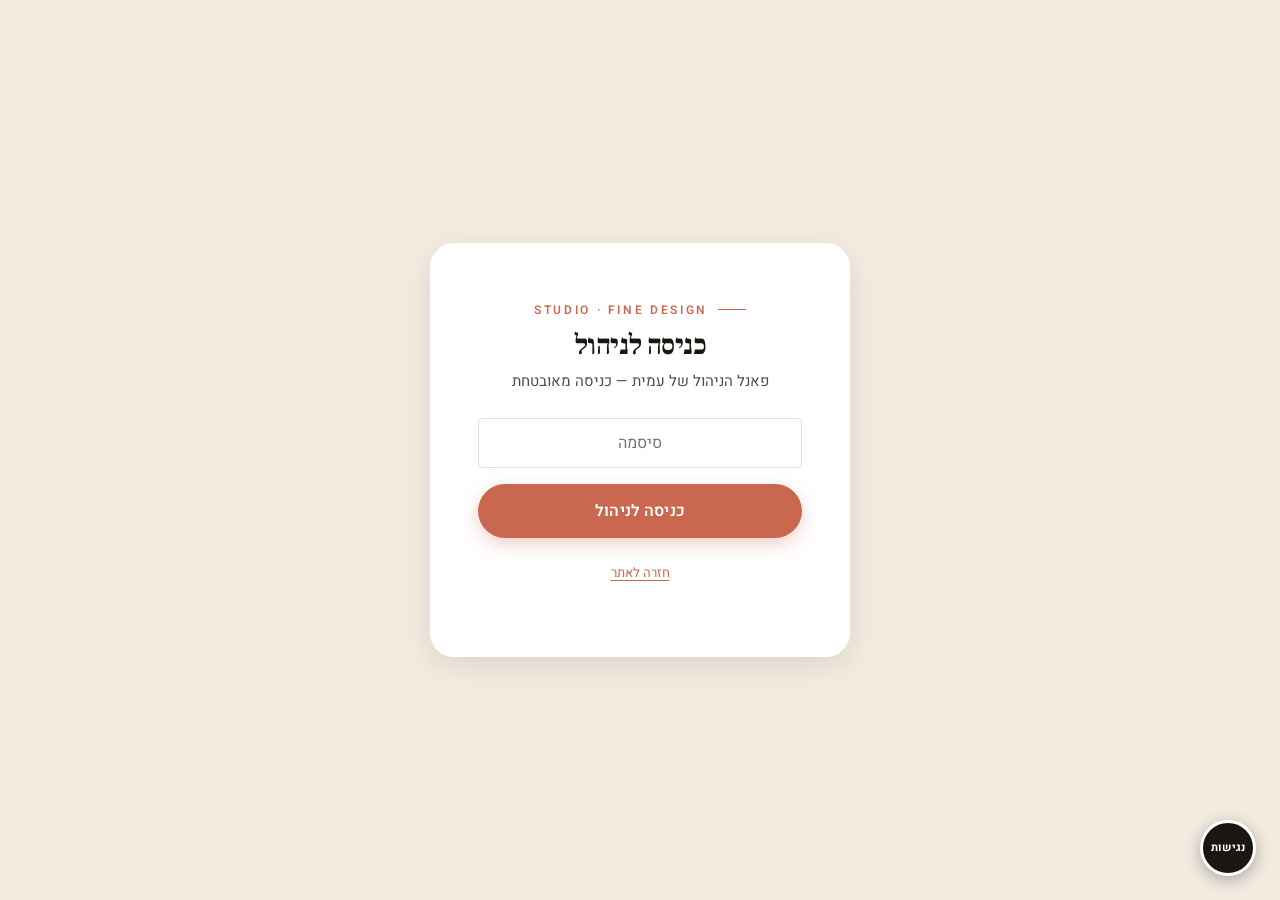
==== commit bc493769: "Editorial redesign + admin editor + Israeli legal compliance Visual: - New palette (clay/terracotta " ====
--- a/admin.html
+++ b/admin.html
@@ -3,10 +3,11 @@
 <head>
   <meta charset="UTF-8">
   <meta name="viewport" content="width=device-width, initial-scale=1.0">
-  <title>ניהול הזמנות | עמית עיצובים</title>
+  <meta name="robots" content="noindex, nofollow">
+  <title>ניהול | Fine Design</title>
   <link rel="preconnect" href="https://fonts.googleapis.com">
   <link rel="preconnect" href="https://fonts.gstatic.com" crossorigin>
-  <link href="https://fonts.googleapis.com/css2?family=Frank+Ruhl+Libre:wght@400;700;900&family=Heebo:wght@300;400;500;600;700&display=swap" rel="stylesheet">
+  <link href="https://fonts.googleapis.com/css2?family=Frank+Ruhl+Libre:wght@400;500;700;900&family=Heebo:wght@300;400;500;600;700&family=Assistant:wght@400;600&family=Rubik:wght@400;500&family=Noto+Serif+Hebrew:wght@400;700&family=David+Libre:wght@400;700&family=Suez+One&display=swap" rel="stylesheet">
   <link rel="stylesheet" href="css/style.css">
   <link rel="stylesheet" href="css/accessibility.css">
 </head>
@@ -15,8 +16,9 @@
   <!-- ===== LOGIN SCREEN ===== -->
   <div id="login-screen" class="admin-login" role="main">
     <div class="admin-login-box">
+      <span class="eyebrow" style="margin-block-end:12px;">Studio · Fine Design</span>
       <h1>כניסה לניהול</h1>
-      <p>עמית עיצובים — פאנל ניהול הזמנות</p>
+      <p>פאנל הניהול של עמית — כניסה מאובטחת</p>
       <label for="admin-password" class="sr-only">סיסמה</label>
       <input
         type="password"
@@ -25,8 +27,11 @@
         autocomplete="current-password"
         aria-label="סיסמת כניסה"
       >
-      <button class="btn btn--primary" id="login-btn" style="width:100%;">כניסה</button>
+      <button class="btn btn--primary" id="login-btn" style="width:100%;">כניסה לניהול</button>
       <p class="admin-login-error" id="login-error" role="alert">סיסמה שגויה. נסי שוב.</p>
+      <p style="margin-block-start:24px; font-size:0.8125rem; color:var(--ink-mute);">
+        <a href="index.html" style="color:var(--clay); text-decoration:underline; text-underline-offset:3px;">חזרה לאתר</a>
+      </p>
     </div>
   </div>
 
@@ -35,90 +40,146 @@
 
     <header class="admin-header" role="banner">
       <div class="container admin-header-inner">
-        <h1>ניהול הזמנות</h1>
-        <div style="display:flex;align-items:center;gap:12px;">
-          <a href="index.html" class="admin-logout-btn" target="_blank">צפייה באתר</a>
+        <div style="display:flex; align-items:center; gap:16px;">
+          <span class="logo-text logo-text--sm">
+            <span class="logo-fine" style="color:var(--ink);">Fine Design</span>
+            <span class="logo-design">ניהול · עמית</span>
+          </span>
+        </div>
+        <div style="display:flex; align-items:center; gap:12px;">
+          <a href="index.html" class="admin-logout-btn" target="_blank" rel="noopener">צפייה באתר ↗</a>
           <button class="admin-logout-btn" id="logout-btn">יציאה</button>
         </div>
       </div>
     </header>
 
+    <!-- TABS -->
+    <div class="admin-tabs">
+      <div class="container">
+        <div class="admin-tabs-inner" role="tablist" aria-label="ניווט בניהול">
+          <button class="admin-tab active" role="tab" aria-selected="true" data-tab="invitations">ניהול הזמנות</button>
+          <button class="admin-tab" role="tab" aria-selected="false" data-tab="texts">עריכת טקסטים</button>
+          <button class="admin-tab" role="tab" aria-selected="false" data-tab="theme">עיצוב וצבעים</button>
+        </div>
+      </div>
+    </div>
+
     <main class="admin-main container" id="main-content">
-      <div class="admin-grid">
 
-        <!-- LEFT: ADD INVITATION FORM -->
-        <aside>
-          <div class="admin-card">
-            <h2>הוספת הזמנה חדשה</h2>
+      <!-- ===== TAB: INVITATIONS ===== -->
+      <section class="admin-tab-panel is-active" id="tab-invitations" role="tabpanel">
+        <div class="admin-grid">
 
-            <div class="admin-form-group">
-              <label for="admin-category">קטגוריה</label>
-              <select id="admin-category">
-                <option value="weddings">הזמנות לחתונות</option>
-                <option value="henna">הזמנות לחינה</option>
-                <option value="challah">הזמנות להפרשת חלה</option>
-                <option value="birthdays">הזמנות לימי הולדת ילדים</option>
-                <option value="bar-bat-mitzvah">הזמנות לבר / בת מצווה</option>
-                <option value="brit-milah">הזמנות לברית/בריתה</option>
-                <option value="mimouna">הזמנות למימונה</option>
-                <option value="menus">תפריטים לאירועים</option>
-                <option value="save-the-date">Save the Date</option>
-              </select>
+          <!-- LEFT: ADD INVITATION FORM -->
+          <aside>
+            <div class="admin-card">
+              <h2>הוספת הזמנה חדשה</h2>
+
+              <div class="admin-form-group">
+                <label for="admin-category">קטגוריה</label>
+                <select id="admin-category">
+                  <option value="weddings">הזמנות לחתונות</option>
+                  <option value="henna">הזמנות לחינה</option>
+                  <option value="challah">הזמנות להפרשת חלה</option>
+                  <option value="birthdays">הזמנות לימי הולדת ילדים</option>
+                  <option value="bar-bat-mitzvah">הזמנות לבר / בת מצווה</option>
+                  <option value="brit-milah">הזמנות לברית/בריתה</option>
+                  <option value="mimouna">הזמנות למימונה</option>
+                  <option value="menus">תפריטים לאירועים</option>
+                  <option value="save-the-date">Save the Date</option>
+                </select>
+              </div>
+
+              <div class="admin-form-group">
+                <label for="admin-price">מחיר (&#8362;)</label>
+                <input type="number" id="admin-price" placeholder="לדוגמה: 350" min="0" step="1">
+              </div>
+
+              <div class="admin-form-group">
+                <label>תמונת ההזמנה</label>
+                <div class="upload-area" id="upload-area">
+                  <input type="file" id="admin-image-input" accept="image/*" aria-label="העלאת תמונת הזמנה">
+                  <div class="upload-area-text">
+                    <strong style="color:var(--ink); display:block; margin-block-end:6px;">לחצי או גררי תמונה לכאן</strong>
+                    <span style="font-size:0.8125rem;">JPG, PNG, WEBP — עד 5MB</span>
+                  </div>
+                  <img id="upload-preview" class="upload-preview" alt="תצוגה מקדימה של ההזמנה">
+                </div>
+              </div>
+
+              <button class="admin-save-btn" id="admin-save-btn" disabled>
+                הוספת הזמנה
+              </button>
             </div>
 
-            <div class="admin-form-group">
-              <label for="admin-price">מחיר (&#8362;)</label>
-              <input type="number" id="admin-price" placeholder="לדוגמה: 350" min="0" step="1">
+            <div class="admin-card" style="margin-block-start:16px;">
+              <h2>טיפים מהירים</h2>
+              <ul style="display:flex; flex-direction:column; gap:8px; font-size:0.9375rem; color:var(--ink-soft); list-style:none; padding:0;">
+                <li>· התמונות נשמרות ב-IndexedDB של הדפדפן ומופיעות אוטומטית באתר.</li>
+                <li>· אפשר לערוך מחיר ישירות בכרטיס ולשמור באנטר.</li>
+                <li>· למחיקת הזמנה — לחצי על ה-× בכרטיס.</li>
+                <li>· הנגישות נשמרת לפי תקן ישראלי 5568.</li>
+              </ul>
             </div>
+          </aside>
 
-            <div class="admin-form-group">
-              <label>תמונת ההזמנה</label>
-              <div class="upload-area" id="upload-area">
-                <input
-                  type="file"
-                  id="admin-image-input"
-                  accept="image/*"
-                  aria-label="העלאת תמונת הזמנה"
-                >
-                <div class="upload-area-text">
-                  לחצי כאן או גרירי תמונה לכאן<br>
-                  <span style="font-size:0.75rem;">JPG, PNG, WEBP — עד 5MB</span>
-                </div>
-                <img id="upload-preview" class="upload-preview" alt="תצוגה מקדימה של ההזמנה">
+          <!-- RIGHT: INVITATIONS LIST -->
+          <div>
+            <div class="admin-card">
+              <h2>כל ההזמנות <span style="color:var(--ink-mute); font-weight:500;">(<span id="inv-count">0</span>)</span></h2>
+
+              <div class="admin-filter" role="group" aria-label="סינון לפי קטגוריה">
+                <button class="admin-filter-btn active" data-filter="all">הכל</button>
+                <button class="admin-filter-btn" data-filter="weddings">חתונות</button>
+                <button class="admin-filter-btn" data-filter="henna">חינה</button>
+                <button class="admin-filter-btn" data-filter="challah">הפרשת חלה</button>
+                <button class="admin-filter-btn" data-filter="birthdays">ימי הולדת</button>
+                <button class="admin-filter-btn" data-filter="bar-bat-mitzvah">בר/בת מצווה</button>
+                <button class="admin-filter-btn" data-filter="brit-milah">ברית</button>
+                <button class="admin-filter-btn" data-filter="mimouna">מימונה</button>
+                <button class="admin-filter-btn" data-filter="menus">תפריטים</button>
+                <button class="admin-filter-btn" data-filter="save-the-date">Save the Date</button>
+              </div>
+
+              <div class="admin-invitations-grid" id="admin-grid">
+                <div class="admin-empty">עדיין אין הזמנות. הוסיפי את הראשונה!</div>
               </div>
             </div>
+          </div>
 
-            <button class="admin-save-btn" id="admin-save-btn" disabled>
-              הוספת הזמנה
-            </button>
-          </div>
-        </aside>
+        </div>
+      </section>
 
-        <!-- RIGHT: INVITATIONS LIST -->
-        <div>
-          <div class="admin-card">
-            <h2>כל ההזמנות (<span id="inv-count">0</span>)</h2>
-
-            <div class="admin-filter" role="group" aria-label="סינון לפי קטגוריה">
-              <button class="admin-filter-btn active" data-filter="all">הכל</button>
-              <button class="admin-filter-btn" data-filter="weddings">חתונות</button>
-              <button class="admin-filter-btn" data-filter="henna">חינה</button>
-              <button class="admin-filter-btn" data-filter="challah">הפרשת חלה</button>
-              <button class="admin-filter-btn" data-filter="birthdays">ימי הולדת</button>
-              <button class="admin-filter-btn" data-filter="bar-bat-mitzvah">בר/בת מצווה</button>
-              <button class="admin-filter-btn" data-filter="brit-milah">ברית</button>
-              <button class="admin-filter-btn" data-filter="mimouna">מימונה</button>
-              <button class="admin-filter-btn" data-filter="menus">תפריטים</button>
-              <button class="admin-filter-btn" data-filter="save-the-date">STD</button>
-            </div>
-
-            <div class="admin-invitations-grid" id="admin-grid">
-              <div class="admin-empty">עדיין אין הזמנות. הוסיפי את הראשונה!</div>
-            </div>
+      <!-- ===== TAB: TEXTS ===== -->
+      <section class="admin-tab-panel" id="tab-texts" role="tabpanel" hidden>
+        <div class="admin-card">
+          <h2>עריכת טקסטים באתר</h2>
+          <p style="font-size:0.9375rem; color:var(--ink-soft); margin-block-end:24px;">
+            השינויים נשמרים מיד ויחולו בכל פתיחה של דף הבית. ההזמנות והדפים הפנימיים לא מושפעים.
+          </p>
+          <div id="texts-form" class="settings-form"></div>
+          <div style="display:flex; gap:12px; flex-wrap:wrap; margin-block-start:24px;">
+            <button class="admin-save-btn" id="texts-save-btn" style="flex:1;">שמירת שינויים</button>
+            <button class="admin-logout-btn" id="texts-reset-btn">איפוס לברירת מחדל</button>
           </div>
         </div>
+      </section>
 
-      </div>
+      <!-- ===== TAB: THEME ===== -->
+      <section class="admin-tab-panel" id="tab-theme" role="tabpanel" hidden>
+        <div class="admin-card">
+          <h2>עיצוב וצבעים</h2>
+          <p style="font-size:0.9375rem; color:var(--ink-soft); margin-block-end:24px;">
+            צבעים, גופנים וגודל בסיס של האתר. רענון עמוד הבית יחיל את השינויים מיד.
+          </p>
+          <div id="theme-form" class="settings-form"></div>
+          <div style="display:flex; gap:12px; flex-wrap:wrap; margin-block-start:24px;">
+            <button class="admin-save-btn" id="theme-save-btn" style="flex:1;">שמירת שינויים</button>
+            <button class="admin-logout-btn" id="theme-reset-btn">איפוס לברירת מחדל</button>
+          </div>
+        </div>
+      </section>
+
     </main>
   </div>
 
@@ -127,6 +188,7 @@
 
   <script src="js/accessibility.js"></script>
   <script src="js/db.js"></script>
+  <script src="js/site-settings.js"></script>
   <script src="js/admin.js"></script>
 </body>
 </html>
--- a/css/style.css
+++ b/css/style.css
@@ -1,35 +1,101 @@
 /* =========================================================
-   DESIGN TOKENS
-   ========================================================= */
+   FINE DESIGN — Editorial Boutique Warmth
+   See DESIGN.md for the full system
+   ========================================================= */
+
 :root {
-  --bg:              #faf8f4;
-  --bg-alt:          #f3ede4;
-  --gold:            #b8955a;
-  --gold-dark:       #9a7a44;
-  --gold-light:      #e8d5b0;
-  --text:            #2c2418;
-  --text-secondary:  #7a6e5f;
-  --border:          #e8dfd0;
-  --white:           #ffffff;
-  --card-bg:         #ffffff;
-
-  --font-heading:    'Frank Ruhl Libre', Georgia, serif;
-  --font-body:       'Heebo', Arial, sans-serif;
-
-  --space-1:  8px;
+  /* Color — Core */
+  --ink:        #1a1612;
+  --ink-soft:   #544a3e;
+  --ink-mute:   #8a7e6e;
+  --paper:      #fbf7f2;
+  --paper-tint: #f3ebe0;
+  --clay:       #c9684e;
+  --clay-deep:  #a44e36;
+  --clay-soft:  #e29985;
+  --blush:      #f0d9cf;
+  --rose-gold:  #b8775c;
+  --line:       #e8ddd0;
+  --line-strong:#d4c4b0;
+  --surface:    #ffffff;
+
+  /* Color — Category accent palette (each category gets its own tone) */
+  --tint-rose:      #f5d3cb;  /* weddings */
+  --tint-henna:     #e8b59a;  /* henna */
+  --tint-amber:     #f3dba0;  /* birthdays */
+  --tint-sage:      #d4dcc9;  /* bar/bat mitzvah */
+  --tint-blue:      #cfd9e8;  /* brit milah */
+  --tint-coral:     #f5b89a;  /* mimouna */
+  --tint-lavender:  #dccfe4;  /* save the date */
+  --tint-cream:     #efe4d1;  /* menus */
+  --tint-peach:     #f2d6c4;  /* challah */
+
+  /* Ink tones to pair with each tint (for icons & accents) */
+  --ink-rose:       #a13c2e;
+  --ink-henna:      #8a4521;
+  --ink-amber:      #8a6a1e;
+  --ink-sage:       #4b5b3a;
+  --ink-blue:       #2f4a6e;
+  --ink-coral:      #a04220;
+  --ink-lavender:   #5a3d6e;
+  --ink-cream:      #6e5430;
+  --ink-peach:      #8a4a25;
+
+  /* Legacy aliases kept so accessibility/admin/older selectors still resolve */
+  --bg:              var(--paper);
+  --bg-alt:          var(--paper-tint);
+  --gold:            var(--clay);
+  --gold-dark:       var(--clay-deep);
+  --gold-light:      var(--blush);
+  --text:            var(--ink);
+  --text-secondary:  var(--ink-soft);
+  --border:          var(--line);
+  --white:           var(--surface);
+  --card-bg:         var(--surface);
+
+  /* Shadows */
+  --shadow-sm: 0 1px 4px rgba(26,22,18,0.06);
+  --shadow-md: 0 8px 28px rgba(26,22,18,0.10);
+  --shadow-lg: 0 20px 60px rgba(26,22,18,0.16);
+
+  /* Typography */
+  --font-heading: 'Frank Ruhl Libre', 'Times New Roman', serif;
+  --font-body:    'Heebo', 'Arial', sans-serif;
+
+  --text-eyebrow: 0.75rem;
+  --text-meta:    0.875rem;
+  --text-body:    1.0625rem;
+  --text-lede:    1.25rem;
+  --text-h4:      clamp(1.125rem, 1.6vw, 1.375rem);
+  --text-h3:      clamp(1.375rem, 2vw, 1.75rem);
+  --text-h2:      clamp(2rem, 5vw, 3.25rem);
+  --text-h1:      clamp(2.5rem, 8vw, 6rem);
+
+  /* Spacing (8px rhythm) */
+  --space-1:   8px;
   --space-2:  16px;
   --space-3:  24px;
   --space-4:  32px;
   --space-5:  48px;
   --space-6:  64px;
   --space-7:  96px;
-
-  --radius-sm: 2px;
-  --radius-md: 4px;
-
-  --transition: 0.25s ease;
-  --shadow-card: 0 2px 12px rgba(44, 36, 24, 0.08);
-  --shadow-nav:  0 1px 4px rgba(44, 36, 24, 0.10);
+  --space-8: 144px;
+
+  --section-pad: clamp(64px, 10vw, 144px);
+
+  /* Radii */
+  --radius-sm: 4px;
+  --radius-md: 12px;
+  --radius-lg: 24px;
+  --radius-pill: 999px;
+
+  /* Motion */
+  --ease: cubic-bezier(0.2, 0.7, 0.2, 1);
+  --ease-out: cubic-bezier(0, 0, 0.2, 1);
+  --t-fast: 150ms;
+  --t-base: 280ms;
+  --t-slow: 600ms;
+  --transition: var(--t-base) var(--ease);
 }
 
 /* =========================================================
@@ -44,15 +110,19 @@
 html {
   font-size: 16px;
   scroll-behavior: smooth;
+  -webkit-text-size-adjust: 100%;
 }
 
 body {
   font-family: var(--font-body);
-  background-color: var(--bg);
-  color: var(--text);
+  background-color: var(--paper);
+  color: var(--ink);
   line-height: 1.7;
-  font-size: 1rem;
+  font-size: var(--text-body);
   direction: rtl;
+  text-rendering: optimizeLegibility;
+  -webkit-font-smoothing: antialiased;
+  overflow-x: hidden;
 }
 
 img {
@@ -66,278 +136,269 @@
   text-decoration: none;
 }
 
-ul, ol {
-  list-style: none;
-}
+ul, ol { list-style: none; }
 
 button {
   cursor: pointer;
   font-family: var(--font-body);
   border: none;
   background: none;
+  color: inherit;
+}
+
+::selection {
+  background: var(--clay);
+  color: #fff;
 }
 
 /* =========================================================
    TYPOGRAPHY
    ========================================================= */
-h1, h2, h3, h4 {
+h1, h2, h3, h4, h5 {
   font-family: var(--font-heading);
   font-weight: 700;
-  line-height: 1.25;
-  color: var(--text);
-}
-
-h1 { font-size: 2rem; }
-h2 { font-size: 1.5rem; }
-h3 { font-size: 1.25rem; }
-h4 { font-size: 1.1rem; }
+  line-height: 1.15;
+  letter-spacing: -0.01em;
+  color: var(--ink);
+}
+
+h1 { font-size: var(--text-h1); line-height: 0.98; letter-spacing: -0.02em; }
+h2 { font-size: var(--text-h2); line-height: 1.05; }
+h3 { font-size: var(--text-h3); }
+h4 { font-size: var(--text-h4); }
 
 p {
-  color: var(--text-secondary);
-  font-size: 1rem;
+  color: var(--ink-soft);
+  font-size: var(--text-body);
   line-height: 1.75;
 }
 
-@media (min-width: 768px) {
-  h1 { font-size: 2.75rem; }
-  h2 { font-size: 2rem; }
-  h3 { font-size: 1.4rem; }
-  p  { font-size: 1.0625rem; }
-}
-
-@media (min-width: 1024px) {
-  h1 { font-size: 3.5rem; }
-  h2 { font-size: 2.25rem; }
-}
-
-/* =========================================================
-   LAYOUT UTILITIES
+.lede {
+  font-size: var(--text-lede);
+  color: var(--ink-soft);
+  max-width: 56ch;
+  line-height: 1.6;
+}
+
+.eyebrow {
+  display: inline-flex;
+  align-items: center;
+  gap: 10px;
+  font-family: var(--font-body);
+  font-size: var(--text-eyebrow);
+  font-weight: 600;
+  letter-spacing: 0.22em;
+  text-transform: uppercase;
+  color: var(--clay);
+}
+
+.eyebrow::before {
+  content: '';
+  width: 28px;
+  height: 1px;
+  background: var(--clay);
+  display: inline-block;
+}
+
+/* =========================================================
+   LAYOUT
    ========================================================= */
 .container {
   width: 100%;
-  max-width: 1180px;
+  max-width: 1240px;
   margin-inline: auto;
-  padding-inline: var(--space-3);
+  padding-inline: clamp(20px, 4vw, 40px);
+}
+
+.container--narrow {
+  max-width: 880px;
 }
 
 .section {
-  padding-block: var(--space-6);
+  padding-block: var(--section-pad);
 }
 
 .section--alt {
-  background-color: var(--bg-alt);
-}
+  background-color: var(--paper-tint);
+}
+
+.section--ink {
+  background-color: var(--ink);
+  color: var(--paper);
+}
+.section--ink h1, .section--ink h2, .section--ink h3 { color: var(--paper); }
+.section--ink p { color: rgba(251,247,242,0.72); }
 
 .section-header {
+  display: flex;
+  flex-direction: column;
+  align-items: flex-start;
+  gap: var(--space-2);
+  margin-block-end: var(--space-5);
+  max-width: 720px;
+}
+
+.section-header--center {
+  align-items: center;
   text-align: center;
-  margin-block-end: var(--space-5);
-}
-
-.section-header .subtitle {
-  margin-block-start: var(--space-1);
+  margin-inline: auto;
+}
+
+.section-header .subtitle,
+.section-header p {
+  color: var(--ink-soft);
+  font-size: var(--text-lede);
+  line-height: 1.5;
+}
+
+/* Legacy decorative divider — keep no-op */
+.divider { display: none; }
+
+/* =========================================================
+   BUTTONS
+   ========================================================= */
+.btn {
+  display: inline-flex;
+  align-items: center;
+  justify-content: center;
+  gap: 8px;
+  min-height: 48px;
+  padding: 14px 32px;
+  font-family: var(--font-body);
   font-size: 1rem;
-  color: var(--text-secondary);
-}
-
-.divider {
-  display: none;
-}
-
-/* =========================================================
-   BUTTONS
-   ========================================================= */
-.btn {
-  display: inline-block;
-  padding: 13px 32px;
-  font-family: var(--font-body);
-  font-size: 0.9375rem;
   font-weight: 600;
-  border-radius: var(--radius-md);
-  transition: background-color var(--transition), color var(--transition), border-color var(--transition);
+  letter-spacing: 0.01em;
+  border-radius: var(--radius-pill);
+  transition: background-color var(--transition), color var(--transition),
+              border-color var(--transition), transform var(--transition),
+              box-shadow var(--transition);
   text-align: center;
+  cursor: pointer;
+  white-space: nowrap;
+  border: 1.5px solid transparent;
 }
 
 .btn--primary {
-  background-color: var(--gold);
-  color: var(--white);
-  border: 2px solid var(--gold);
-}
-
+  background-color: var(--clay);
+  color: #fff;
+  box-shadow: 0 6px 18px rgba(201,104,78,0.30);
+}
 .btn--primary:hover,
 .btn--primary:focus-visible {
-  background-color: var(--gold-dark);
-  border-color: var(--gold-dark);
-}
-
+  background-color: var(--clay-deep);
+  transform: translateY(-1px);
+  box-shadow: 0 10px 24px rgba(164,78,54,0.34);
+}
+
+/* WhatsApp button — official brand green */
+.btn--whatsapp {
+  background-color: #25D366;
+  color: #ffffff;
+  border-color: #25D366;
+  box-shadow: 0 6px 18px rgba(37,211,102,0.32);
+}
+.btn--whatsapp:hover,
+.btn--whatsapp:focus-visible {
+  background-color: #1ebe5d;
+  border-color: #1ebe5d;
+  color: #ffffff;
+  transform: translateY(-1px);
+  box-shadow: 0 10px 24px rgba(30,190,93,0.36);
+}
+.btn--whatsapp::before {
+  content: '';
+  width: 18px;
+  height: 18px;
+  background-color: currentColor;
+  -webkit-mask: url("data:image/svg+xml;utf8,<svg xmlns='http://www.w3.org/2000/svg' viewBox='0 0 24 24'><path d='M19.05 4.91A9.82 9.82 0 0 0 12.07 2a9.83 9.83 0 0 0-8.47 14.78L2 22l5.32-1.39a9.83 9.83 0 0 0 4.74 1.21h.01a9.83 9.83 0 0 0 9.82-9.82 9.79 9.79 0 0 0-2.84-7.09zM12.07 20.15a8.13 8.13 0 0 1-4.15-1.14l-.3-.18-3.08.81.82-3-.19-.31a8.18 8.18 0 0 1 12.58-10.1 8.13 8.13 0 0 1 2.4 5.8c0 4.5-3.66 8.16-8.16 8.16zm4.48-6.12c-.25-.12-1.45-.72-1.68-.8-.22-.08-.39-.12-.55.13s-.63.79-.78.95c-.14.16-.29.18-.54.06s-1.04-.38-1.97-1.22a7.4 7.4 0 0 1-1.36-1.7c-.14-.25-.02-.38.11-.5.11-.11.25-.29.37-.43.13-.14.17-.25.25-.41.08-.16.04-.31-.02-.43-.06-.12-.55-1.33-.76-1.82-.2-.48-.4-.41-.55-.42l-.47-.01a.9.9 0 0 0-.65.31c-.22.25-.85.83-.85 2.02 0 1.2.87 2.35.99 2.51.12.16 1.7 2.6 4.13 3.64.58.25 1.02.4 1.37.51.58.18 1.1.16 1.51.1.46-.07 1.42-.58 1.62-1.14.2-.56.2-1.05.14-1.15-.06-.1-.22-.16-.47-.28z'/></svg>") center/contain no-repeat;
+          mask: url("data:image/svg+xml;utf8,<svg xmlns='http://www.w3.org/2000/svg' viewBox='0 0 24 24'><path d='M19.05 4.91A9.82 9.82 0 0 0 12.07 2a9.83 9.83 0 0 0-8.47 14.78L2 22l5.32-1.39a9.83 9.83 0 0 0 4.74 1.21h.01a9.83 9.83 0 0 0 9.82-9.82 9.79 9.79 0 0 0-2.84-7.09zM12.07 20.15a8.13 8.13 0 0 1-4.15-1.14l-.3-.18-3.08.81.82-3-.19-.31a8.18 8.18 0 0 1 12.58-10.1 8.13 8.13 0 0 1 2.4 5.8c0 4.5-3.66 8.16-8.16 8.16zm4.48-6.12c-.25-.12-1.45-.72-1.68-.8-.22-.08-.39-.12-.55.13s-.63.79-.78.95c-.14.16-.29.18-.54.06s-1.04-.38-1.97-1.22a7.4 7.4 0 0 1-1.36-1.7c-.14-.25-.02-.38.11-.5.11-.11.25-.29.37-.43.13-.14.17-.25.25-.41.08-.16.04-.31-.02-.43-.06-.12-.55-1.33-.76-1.82-.2-.48-.4-.41-.55-.42l-.47-.01a.9.9 0 0 0-.65.31c-.22.25-.85.83-.85 2.02 0 1.2.87 2.35.99 2.51.12.16 1.7 2.6 4.13 3.64.58.25 1.02.4 1.37.51.58.18 1.1.16 1.51.1.46-.07 1.42-.58 1.62-1.14.2-.56.2-1.05.14-1.15-.06-.1-.22-.16-.47-.28z'/></svg>") center/contain no-repeat;
+  display: inline-block;
+  flex-shrink: 0;
+}
+
+.btn--ghost,
+.btn--outline,
 .btn--secondary {
   background-color: transparent;
-  color: var(--gold);
-  border: 2px solid var(--gold);
-}
+  color: var(--ink);
+  border-color: var(--ink);
+}
+.btn--ghost:hover,
+.btn--ghost:focus-visible,
+.btn--outline:hover,
+.btn--outline:focus-visible,
 .btn--secondary:hover,
 .btn--secondary:focus-visible {
-  background-color: var(--gold);
-  color: var(--white);
-}
-
-.btn--outline {
-  background-color: transparent;
-  color: var(--gold);
-  border: 2px solid var(--gold);
-}
-
-.btn--outline:hover,
-.btn--outline:focus-visible {
-  background-color: var(--gold);
-  color: var(--white);
-}
-
-/* =========================================================
-   HEADER & NAVIGATION
+  background-color: var(--ink);
+  color: var(--paper);
+}
+
+/* On dark backgrounds */
+.section--ink .btn--ghost,
+.cta-banner .btn--ghost,
+.cta-banner .btn--outline {
+  color: var(--paper);
+  border-color: var(--paper);
+}
+.section--ink .btn--ghost:hover,
+.cta-banner .btn--ghost:hover,
+.cta-banner .btn--outline:hover {
+  background-color: var(--paper);
+  color: var(--ink);
+}
+
+/* =========================================================
+   HEADER — Two-row centered (Boutique Editorial)
    ========================================================= */
 .site-header {
   position: sticky;
   top: 0;
   z-index: 100;
-  background-color: var(--white);
-  border-block-end: 1px solid var(--border);
-  box-shadow: var(--shadow-nav);
+  background-color: rgba(251,247,242,0.92);
+  backdrop-filter: saturate(140%) blur(10px);
+  -webkit-backdrop-filter: saturate(140%) blur(10px);
+  border-block-end: 1px solid var(--line);
 }
 
 .header-inner {
   display: flex;
-  align-items: center;
-  justify-content: space-between;
-  height: 68px;
-}
-
-.logo {
-  display: flex;
-  align-items: center;
-  gap: var(--space-2);
-  font-family: var(--font-heading);
-  font-size: 1.25rem;
-  font-weight: 700;
-  color: var(--text);
-}
-
-.logo-img {
-  height: 44px;
-  width: auto;
-}
-
-.logo-placeholder {
-  height: 44px;
-  width: 120px;
-  background-color: var(--bg-alt);
-  border: 1px dashed var(--border);
-  border-radius: var(--radius-sm);
-  display: flex;
-  align-items: center;
+  flex-direction: column;
+  align-items: stretch;
+}
+
+/* Row 1 — brand */
+.header-row-brand {
+  position: relative;
+  display: flex;
   justify-content: center;
-  font-size: 0.75rem;
-  color: var(--text-secondary);
-  font-family: var(--font-body);
-}
-
-/* =========================================================
-   LOGO — Fine Design
-   ========================================================= */
-.logo-text {
-  display: flex;
-  flex-direction: column;
-  align-items: center;
-  line-height: 1;
-  gap: 0;
-  text-decoration: none;
-}
-
-.logo-fine {
-  font-family: 'Frank Ruhl Libre', Georgia, serif;
-  font-size: 1.85rem;
-  font-weight: 900;
-  color: var(--gold);
-  letter-spacing: 0.1em;
-  line-height: 1;
-}
-
-.logo-design {
-  font-family: 'Heebo', Arial, sans-serif;
-  font-size: 0.58rem;
-  font-weight: 400;
-  color: var(--text-secondary);
-  letter-spacing: 0.52em;
-  text-transform: uppercase;
-  padding-inline-start: 0.52em;
-  margin-block-start: 1px;
-}
-
-.logo-text--sm .logo-fine { font-size: 1.3rem; }
-.logo-text--sm .logo-design { font-size: 0.48rem; }
-
-/* Footer variant */
-.site-footer .logo-fine  { color: var(--gold-light); }
-.site-footer .logo-design { color: rgba(255,255,255,0.45); }
-
-/* Nav — hidden on mobile, flex on desktop */
-.nav-desktop {
-  display: none;
-}
-
-@media (min-width: 1024px) {
-  .nav-desktop {
-    display: flex;
-    flex: 1;
-    overflow-x: auto;
-    scrollbar-width: none;
-    -ms-overflow-style: none;
-    margin-inline: var(--space-2);
-  }
-}
-
-.nav-desktop::-webkit-scrollbar {
-  display: none;
-}
-
-.nav-desktop ul {
-  display: flex;
-  align-items: center;
-  gap: 2px;
-  flex-wrap: nowrap;
-}
-
-.nav-desktop a {
-  font-size: 0.8125rem;
-  font-weight: 500;
-  color: var(--text);
-  padding: 6px 8px;
-  border-radius: var(--radius-sm);
-  transition: color var(--transition), background-color var(--transition);
-  white-space: nowrap;
-}
-
-.nav-desktop a:hover,
-.nav-desktop a:focus-visible {
-  color: var(--gold);
-  background-color: var(--bg-alt);
-}
-
-.nav-desktop a.active {
-  color: var(--gold);
-}
-
-/* Hamburger — visible on mobile, hidden on desktop */
-@media (min-width: 1024px) {
-  .hamburger-btn {
-    display: none !important;
-  }
-}
-
-/* Mobile menu — hidden by default, shown via .is-open */
-/* (do NOT add display:none !important — JS toggles .is-open) */
-
-/* Hamburger button */
+  align-items: center;
+  min-height: 84px;
+  padding-block: var(--space-2);
+}
+
+.header-rule {
+  position: absolute;
+  top: 50%;
+  height: 1px;
+  width: clamp(40px, 18vw, 200px);
+  background: linear-gradient(to right, transparent, var(--line-strong) 100%);
+  pointer-events: none;
+}
+.header-rule--start { inset-inline-start: clamp(20px, 4vw, 40px); }
+.header-rule--end {
+  inset-inline-end: clamp(20px, 4vw, 40px);
+  background: linear-gradient(to left, transparent, var(--line-strong) 100%);
+}
+
+@media (max-width: 1023px) {
+  .header-rule { display: none; }
+}
+
 .hamburger-btn {
+  position: absolute;
+  inset-block-start: 50%;
+  inset-inline-end: clamp(12px, 3vw, 20px);
+  transform: translateY(-50%);
   display: flex;
   flex-direction: column;
   justify-content: center;
@@ -345,41 +406,142 @@
   width: 44px;
   height: 44px;
   gap: 5px;
-  border-radius: var(--radius-sm);
+  border-radius: 50%;
+  background-color: transparent;
   transition: background-color var(--transition);
-}
-
-.hamburger-btn:hover {
-  background-color: var(--bg-alt);
-}
-
+  z-index: 110;
+}
+.hamburger-btn:hover { background-color: var(--paper-tint); }
 .hamburger-btn span {
   display: block;
-  width: 24px;
-  height: 2px;
-  background-color: var(--text);
+  width: 22px;
+  height: 1.5px;
+  background-color: var(--ink);
   border-radius: 1px;
   transition: transform var(--transition), opacity var(--transition);
 }
-
-.hamburger-btn[aria-expanded="true"] span:nth-child(1) {
-  transform: translateY(7px) rotate(45deg);
-}
-.hamburger-btn[aria-expanded="true"] span:nth-child(2) {
-  opacity: 0;
-}
-.hamburger-btn[aria-expanded="true"] span:nth-child(3) {
-  transform: translateY(-7px) rotate(-45deg);
-}
-
-/* Mobile menu overlay */
+.hamburger-btn[aria-expanded="true"] span:nth-child(1) { transform: translateY(6.5px) rotate(45deg); }
+.hamburger-btn[aria-expanded="true"] span:nth-child(2) { opacity: 0; }
+.hamburger-btn[aria-expanded="true"] span:nth-child(3) { transform: translateY(-6.5px) rotate(-45deg); }
+
+/* Row 2 — nav (desktop) */
+.header-row-nav {
+  display: none;
+  border-block-start: 1px solid var(--line);
+}
+
+@media (min-width: 1024px) {
+  .header-row-nav {
+    display: flex;
+    justify-content: center;
+    min-height: 52px;
+  }
+  .hamburger-btn { display: none !important; }
+}
+
+.nav-desktop {
+  display: flex;
+  justify-content: center;
+  width: 100%;
+}
+
+.nav-desktop ul {
+  display: flex;
+  align-items: center;
+  justify-content: center;
+  gap: clamp(6px, 1vw, 14px);
+  flex-wrap: nowrap;
+  padding-block: 6px;
+}
+
+.nav-desktop a {
+  position: relative;
+  font-size: 0.875rem;
+  font-weight: 500;
+  color: var(--ink-soft);
+  padding: 10px 12px;
+  border-radius: var(--radius-sm);
+  transition: color var(--transition);
+  white-space: nowrap;
+  letter-spacing: 0.01em;
+}
+
+.nav-desktop a::after {
+  content: '';
+  position: absolute;
+  inset-inline-start: 12px;
+  inset-inline-end: 12px;
+  bottom: 4px;
+  height: 1px;
+  background-color: var(--clay);
+  transform: scaleX(0);
+  transform-origin: center;
+  transition: transform var(--transition);
+}
+
+.nav-desktop a:hover,
+.nav-desktop a:focus-visible,
+.nav-desktop a.active {
+  color: var(--ink);
+}
+.nav-desktop a:hover::after,
+.nav-desktop a:focus-visible::after,
+.nav-desktop a.active::after {
+  transform: scaleX(1);
+}
+
+/* =========================================================
+   LOGO
+   ========================================================= */
+.logo {
+  display: inline-flex;
+  align-items: center;
+  gap: var(--space-1);
+  font-family: var(--font-heading);
+  color: var(--ink);
+}
+
+.logo-text {
+  display: flex;
+  flex-direction: column;
+  align-items: center;
+  line-height: 1;
+}
+.logo-fine {
+  font-family: var(--font-heading);
+  font-size: clamp(1.6rem, 3vw, 2.1rem);
+  font-weight: 900;
+  color: var(--ink);
+  letter-spacing: 0.08em;
+  line-height: 1;
+}
+.logo-design {
+  font-family: var(--font-body);
+  font-size: 0.6rem;
+  font-weight: 500;
+  color: var(--clay);
+  letter-spacing: 0.5em;
+  text-transform: uppercase;
+  padding-inline-start: 0.5em;
+  margin-block-start: 4px;
+}
+
+.logo-text--sm .logo-fine  { font-size: 1.3rem; }
+.logo-text--sm .logo-design { font-size: 0.5rem; }
+
+.site-footer .logo-fine  { color: var(--paper); }
+.site-footer .logo-design { color: var(--clay-soft); }
+
+/* =========================================================
+   MOBILE MENU
+   ========================================================= */
 .mobile-menu {
   position: fixed;
   inset: 0;
   z-index: 200;
-  background-color: var(--white);
+  background-color: var(--paper);
   transform: translateX(-100%);
-  transition: transform 0.35s cubic-bezier(0.4, 0, 0.2, 1);
+  transition: transform 0.45s var(--ease);
   overflow-y: auto;
   display: flex;
   flex-direction: column;
@@ -394,7 +556,7 @@
   align-items: center;
   justify-content: space-between;
   padding: var(--space-3);
-  border-block-end: 1px solid var(--border);
+  border-block-end: 1px solid var(--line);
 }
 
 .mobile-menu-close {
@@ -403,55 +565,60 @@
   display: flex;
   align-items: center;
   justify-content: center;
-  font-size: 1.5rem;
-  color: var(--text);
-  border-radius: var(--radius-sm);
+  font-size: 1.75rem;
+  color: var(--ink);
+  border-radius: 50%;
   transition: background-color var(--transition);
 }
-
-.mobile-menu-close:hover {
-  background-color: var(--bg-alt);
-}
+.mobile-menu-close:hover { background-color: var(--paper-tint); }
 
 .mobile-menu-nav {
   flex: 1;
-  padding: var(--space-3);
+  padding: var(--space-4) var(--space-3) var(--space-5);
+}
+
+.mobile-menu-nav ul {
+  display: flex;
+  flex-direction: column;
+  gap: 2px;
 }
 
 .mobile-menu-nav li {
-  border-block-end: 1px solid var(--border);
+  border-block-end: 1px solid var(--line);
 }
 
 .mobile-menu-nav a {
-  display: block;
-  padding: var(--space-2) var(--space-1);
-  font-size: 1.0625rem;
-  font-weight: 500;
-  color: var(--text);
-  transition: color var(--transition);
+  display: flex;
+  align-items: baseline;
+  gap: 12px;
+  padding: 18px 4px;
+  font-family: var(--font-heading);
+  font-size: 1.375rem;
+  font-weight: 700;
+  color: var(--ink);
+  transition: color var(--transition), padding-inline-start var(--transition);
 }
 
 .mobile-menu-nav a:hover,
 .mobile-menu-nav a:focus-visible {
-  color: var(--gold);
+  color: var(--clay);
+  padding-inline-start: 12px;
 }
 
 .mobile-menu-nav .menu-number {
-  font-size: 0.8rem;
-  color: var(--gold);
-  font-family: var(--font-body);
-  margin-inline-end: var(--space-1);
-  font-weight: 400;
-}
-
-/* =========================================================
-   HERO SECTION
+  font-family: var(--font-body);
+  font-size: 0.75rem;
+  font-weight: 500;
+  color: var(--clay);
+  letter-spacing: 0.1em;
+}
+
+/* =========================================================
+   HERO — Editorial split with floating cards
    ========================================================= */
 .hero {
-  background-color: var(--bg-alt);
-  padding-block: var(--space-7);
-  text-align: center;
   position: relative;
+  padding-block: clamp(48px, 8vw, 120px) clamp(64px, 10vw, 160px);
   overflow: hidden;
 }
 
@@ -459,59 +626,277 @@
   content: '';
   position: absolute;
   inset: 0;
-  background-image:
-    linear-gradient(135deg, rgba(184,149,90,0.06) 0%, transparent 60%),
-    linear-gradient(315deg, rgba(184,149,90,0.04) 0%, transparent 60%);
+  background:
+    radial-gradient(60% 60% at 80% 20%, rgba(240,217,207,0.7), transparent 60%),
+    radial-gradient(40% 40% at 5% 50%, rgba(220,207,228,0.45), transparent 70%),
+    radial-gradient(50% 50% at 95% 85%, rgba(245,184,154,0.20), transparent 70%);
   pointer-events: none;
-}
-
-.hero-content {
+  z-index: 0;
+}
+
+.hero::after {
+  content: '';
+  position: absolute;
+  inset: 0;
+  background-image: radial-gradient(circle, rgba(201,104,78,0.15) 1px, transparent 1.5px);
+  background-size: 28px 28px;
+  background-position: 0 0;
+  opacity: 0.6;
+  pointer-events: none;
+  z-index: 0;
+  mask-image: radial-gradient(ellipse 70% 60% at 50% 50%, transparent 30%, black 90%);
+  -webkit-mask-image: radial-gradient(ellipse 70% 60% at 50% 50%, transparent 30%, black 90%);
+}
+
+/* Decorative ornament — used in section headers */
+.ornament {
+  display: inline-flex;
+  align-items: center;
+  gap: 8px;
+  margin-block-start: 4px;
+}
+.ornament::before,
+.ornament::after {
+  content: '';
+  width: 28px;
+  height: 1px;
+  background: var(--clay);
+}
+.ornament-dot {
+  width: 8px;
+  height: 8px;
+  border: 1.5px solid var(--clay);
+  border-radius: 50%;
+  display: inline-block;
+}
+.ornament-dot--filled {
+  background: var(--clay);
+}
+
+.hero .container {
   position: relative;
   z-index: 1;
-  max-width: 680px;
-  margin-inline: auto;
-}
-
-.hero-eyebrow {
+}
+
+.hero-grid {
+  display: grid;
+  grid-template-columns: 1fr;
+  gap: clamp(40px, 6vw, 80px);
+  align-items: center;
+}
+
+@media (min-width: 900px) {
+  .hero-grid {
+    grid-template-columns: 1.05fr 0.95fr;
+  }
+}
+
+.hero-content {
+  display: flex;
+  flex-direction: column;
+  gap: var(--space-3);
+  max-width: 640px;
+}
+
+.hero-content h1 {
+  margin: 6px 0 4px;
+}
+
+.hero-content h1 .accent {
+  color: var(--clay);
+  font-style: italic;
+  font-weight: 700;
+}
+
+.hero-content .lede {
+  margin-block-end: var(--space-2);
+}
+
+.hero-actions {
+  display: flex;
+  flex-wrap: wrap;
+  gap: var(--space-2);
+  margin-block-start: var(--space-2);
+}
+
+.hero-trust {
+  display: flex;
+  align-items: center;
+  gap: 14px;
+  margin-block-start: var(--space-3);
+  font-size: var(--text-meta);
+  color: var(--ink-mute);
+}
+.hero-trust strong {
+  color: var(--ink);
+  font-weight: 700;
+}
+.hero-trust .dot {
+  width: 4px; height: 4px; border-radius: 50%;
+  background: var(--clay);
   display: inline-block;
-  font-size: 0.8125rem;
+}
+
+/* Floating cards stack */
+.hero-stack {
+  position: relative;
+  display: flex;
+  justify-content: center;
+  align-items: center;
+  min-height: clamp(380px, 50vw, 540px);
+  perspective: 1200px;
+}
+
+.hero-card {
+  position: absolute;
+  width: clamp(220px, 30vw, 300px);
+  aspect-ratio: 3/4;
+  border-radius: var(--radius-lg);
+  background: linear-gradient(155deg, var(--blush) 0%, #fff 60%, var(--paper-tint) 100%);
+  box-shadow: var(--shadow-lg);
+  padding: clamp(22px, 3vw, 32px);
+  display: flex;
+  flex-direction: column;
+  justify-content: space-between;
+  transition: transform 0.6s var(--ease), box-shadow 0.6s var(--ease);
+  border: 1px solid rgba(255,255,255,0.6);
+}
+
+.hero-card::before {
+  content: '';
+  position: absolute;
+  inset: 12px;
+  border: 1px solid rgba(184,119,92,0.30);
+  border-radius: calc(var(--radius-lg) - 8px);
+  pointer-events: none;
+}
+
+.hero-card-eyebrow {
+  font-family: var(--font-body);
+  font-size: 0.65rem;
   font-weight: 600;
-  letter-spacing: 0.12em;
-  color: var(--gold);
+  letter-spacing: 0.32em;
   text-transform: uppercase;
-  margin-block-end: var(--space-2);
-  font-family: var(--font-body);
-}
-
-.hero h1 {
-  margin-block-end: var(--space-2);
-}
-
-.hero-desc {
-  font-size: 1.0625rem;
-  color: var(--text-secondary);
-  margin-block-end: var(--space-4);
-  max-width: 500px;
-  margin-inline: auto;
-}
-
-.hero-placeholder-img {
-  width: 100%;
-  max-width: 760px;
-  margin-inline: auto;
-  margin-block-start: var(--space-5);
-  aspect-ratio: 16/7;
-  background-color: var(--border);
-  border-radius: var(--radius-sm);
-  display: flex;
-  align-items: center;
-  justify-content: center;
-  color: var(--text-secondary);
-  font-size: 0.875rem;
-}
-
-/* =========================================================
-   CATEGORIES GRID
+  color: var(--clay);
+}
+
+.hero-card-names {
+  font-family: var(--font-heading);
+  font-size: clamp(1.5rem, 2.5vw, 2rem);
+  font-weight: 700;
+  color: var(--ink);
+  line-height: 1.05;
+  text-align: center;
+  letter-spacing: -0.01em;
+}
+
+.hero-card-meta {
+  font-family: var(--font-heading);
+  font-style: italic;
+  font-size: 0.95rem;
+  color: var(--ink-soft);
+  text-align: center;
+}
+
+.hero-card-divider {
+  width: 40px;
+  height: 1px;
+  background: var(--clay);
+  margin: 8px auto;
+}
+
+/* Position three cards */
+.hero-card--1 {
+  transform: translate(-28%, -8%) rotate(-6deg);
+  background: linear-gradient(160deg, var(--blush) 0%, #fff 70%);
+  z-index: 1;
+}
+.hero-card--2 {
+  transform: translate(0, 4%) rotate(2deg);
+  background: linear-gradient(140deg, #fff 0%, var(--paper-tint) 80%);
+  z-index: 3;
+}
+.hero-card--3 {
+  transform: translate(28%, -2%) rotate(7deg);
+  background: linear-gradient(155deg, #fff 0%, var(--blush) 100%);
+  z-index: 2;
+}
+
+@media (max-width: 540px) {
+  .hero-card { width: 64vw; }
+  .hero-card--1 { transform: translate(-22%, -8%) rotate(-6deg); }
+  .hero-card--3 { transform: translate(22%, -2%) rotate(7deg); }
+}
+
+.hero-stack:hover .hero-card--1 { transform: translate(-32%, -10%) rotate(-8deg); }
+.hero-stack:hover .hero-card--2 { transform: translate(0, 2%) rotate(0deg); }
+.hero-stack:hover .hero-card--3 { transform: translate(32%, -4%) rotate(9deg); }
+
+/* =========================================================
+   MARQUEE — Decorative running strip
+   ========================================================= */
+.marquee {
+  border-block: 1px solid var(--line);
+  background: linear-gradient(90deg, var(--tint-rose) 0%, var(--tint-peach) 25%, var(--tint-amber) 50%, var(--tint-sage) 75%, var(--tint-lavender) 100%);
+  overflow: hidden;
+  padding-block: 18px;
+  position: relative;
+}
+
+.marquee::before,
+.marquee::after {
+  content: '';
+  position: absolute;
+  top: 0;
+  bottom: 0;
+  width: 80px;
+  z-index: 2;
+  pointer-events: none;
+}
+.marquee::before { left: 0; background: linear-gradient(to right, var(--paper), transparent); }
+.marquee::after  { right: 0; background: linear-gradient(to left, var(--paper), transparent); }
+
+.marquee-track {
+  display: flex;
+  gap: 48px;
+  white-space: nowrap;
+  animation: marquee-scroll 45s linear infinite;
+  width: max-content;
+  position: relative;
+  z-index: 1;
+}
+
+.marquee-track:hover { animation-play-state: paused; }
+
+.marquee-item {
+  font-family: var(--font-heading);
+  font-style: italic;
+  font-size: 1.5rem;
+  color: var(--ink);
+  letter-spacing: 0.02em;
+  display: inline-flex;
+  align-items: center;
+  gap: 48px;
+}
+
+.marquee-item::after {
+  content: '';
+  width: 6px;
+  height: 6px;
+  background: var(--clay);
+  border-radius: 50%;
+  display: inline-block;
+  align-self: center;
+}
+
+@keyframes marquee-scroll {
+  from { transform: translateX(0); }
+  to   { transform: translateX(50%); }
+}
+
+/* =========================================================
+   CATEGORIES — Illustrated grid (tinted per category)
+   9 items → 3×3 grid for perfect balance on desktop
    ========================================================= */
 .categories-grid {
   display: grid;
@@ -519,7 +904,7 @@
   gap: var(--space-2);
 }
 
-@media (min-width: 768px) {
+@media (min-width: 640px) {
   .categories-grid {
     grid-template-columns: repeat(3, 1fr);
     gap: var(--space-3);
@@ -528,184 +913,199 @@
 
 @media (min-width: 1024px) {
   .categories-grid {
-    grid-template-columns: repeat(4, 1fr);
+    grid-template-columns: repeat(3, 1fr);
+    gap: var(--space-4);
   }
 }
 
 .category-card {
-  display: block;
-  background-color: var(--card-bg);
-  border: none;
-  border-radius: 18px;
-  overflow: hidden;
-  box-shadow: 0 6px 24px rgba(44,36,24,0.10), 0 1px 4px rgba(44,36,24,0.06);
-  transition: box-shadow 0.3s ease, transform 0.3s ease;
+  display: flex;
+  flex-direction: column;
+  align-items: center;
+  text-align: center;
+  background-color: var(--tint, var(--paper-tint));
+  border-radius: var(--radius-md);
+  padding: clamp(20px, 3vw, 32px) clamp(16px, 2vw, 24px) clamp(20px, 3vw, 28px);
+  gap: 14px;
   text-decoration: none;
   position: relative;
-}
-
-.category-card::after {
+  transition: transform var(--transition), box-shadow var(--transition);
+  border: 1px solid transparent;
+  min-height: 200px;
+}
+
+.category-card:hover,
+.category-card:focus-visible {
+  transform: translateY(-4px);
+  box-shadow: var(--shadow-md);
+  border-color: rgba(0,0,0,0.05);
+}
+
+.category-card-icon {
+  display: flex;
+  align-items: center;
+  justify-content: center;
+  width: clamp(72px, 9vw, 96px);
+  height: clamp(72px, 9vw, 96px);
+  color: var(--tint-ink, var(--ink));
+  margin-block-start: 4px;
+  transition: transform var(--transition);
+}
+
+.category-card-icon svg {
+  width: 100%;
+  height: 100%;
+  display: block;
+}
+
+.category-card:hover .category-card-icon {
+  transform: scale(1.06) rotate(-2deg);
+}
+
+.category-card-title {
+  font-family: var(--font-heading);
+  font-size: clamp(0.95rem, 1.6vw, 1.125rem);
+  font-weight: 700;
+  color: var(--ink);
+  letter-spacing: -0.005em;
+  margin-block-start: auto;
+  line-height: 1.3;
+}
+
+.category-card-link {
+  font-family: var(--font-body);
+  font-size: 0.75rem;
+  color: var(--tint-ink, var(--clay));
+  font-weight: 600;
+  letter-spacing: 0.08em;
+  text-transform: uppercase;
+  opacity: 0.75;
+}
+
+/* Per-category tint application via slug class */
+.category-card--weddings        { --tint: var(--tint-rose);     --tint-ink: var(--ink-rose); }
+.category-card--henna           { --tint: var(--tint-henna);    --tint-ink: var(--ink-henna); }
+.category-card--challah         { --tint: var(--tint-peach);    --tint-ink: var(--ink-peach); }
+.category-card--birthdays       { --tint: var(--tint-amber);    --tint-ink: var(--ink-amber); }
+.category-card--bar-bat-mitzvah { --tint: var(--tint-sage);     --tint-ink: var(--ink-sage); }
+.category-card--brit-milah      { --tint: var(--tint-blue);     --tint-ink: var(--ink-blue); }
+.category-card--mimouna         { --tint: var(--tint-coral);    --tint-ink: var(--ink-coral); }
+.category-card--menus           { --tint: var(--tint-cream);    --tint-ink: var(--ink-cream); }
+.category-card--save-the-date   { --tint: var(--tint-lavender); --tint-ink: var(--ink-lavender); }
+
+/* =========================================================
+   ABOUT — Portrait + intimate copy
+   ========================================================= */
+.about-inner {
+  display: grid;
+  grid-template-columns: 1fr;
+  gap: clamp(40px, 6vw, 80px);
+  align-items: center;
+}
+
+@media (min-width: 900px) {
+  .about-inner {
+    grid-template-columns: 0.9fr 1.1fr;
+  }
+}
+
+.about-image-placeholder {
+  position: relative;
+  width: 100%;
+  aspect-ratio: 4/5;
+  background: linear-gradient(160deg, var(--blush) 0%, var(--paper-tint) 100%);
+  border-radius: var(--radius-md);
+  overflow: hidden;
+  display: flex;
+  align-items: center;
+  justify-content: center;
+  color: var(--ink-soft);
+  font-size: var(--text-meta);
+}
+
+.about-image-placeholder::before {
   content: '';
   position: absolute;
-  inset: 0;
-  border-radius: 18px;
-  border: 1.5px solid rgba(184,149,90,0.18);
+  inset: 16px;
+  border: 1px solid rgba(184,119,92,0.3);
+  border-radius: 8px;
   pointer-events: none;
-  transition: border-color 0.3s ease;
-}
-
-.category-card:hover,
-.category-card:focus-visible {
-  box-shadow: 0 16px 48px rgba(44,36,24,0.16), 0 4px 12px rgba(184,149,90,0.12);
-  transform: translateY(-8px);
-}
-
-.category-card:hover::after,
-.category-card:focus-visible::after {
-  border-color: rgba(184,149,90,0.5);
-}
-
-.category-card-img {
-  width: 100%;
-  aspect-ratio: 4/3;
-  background: linear-gradient(135deg, var(--bg-alt) 0%, #ede4d8 100%);
-  display: flex;
-  align-items: center;
-  justify-content: center;
-  color: var(--text-secondary);
-  font-size: 0.8125rem;
-  overflow: hidden;
-}
-
-.category-card-img img {
-  width: 100%;
-  height: 100%;
-  object-fit: cover;
-  transition: transform 0.4s ease;
-}
-
-.category-card:hover .category-card-img img {
-  transform: scale(1.04);
-}
-
-.category-card-body {
-  padding: 14px var(--space-2) var(--space-2);
-  text-align: center;
-  background: var(--white);
-}
-
-.category-card-title {
+}
+
+.about-image-placeholder::after {
+  content: 'A';
   font-family: var(--font-heading);
-  font-size: 1rem;
-  font-weight: 700;
-  color: var(--text);
-  margin-block-end: 5px;
-}
-
-@media (min-width: 768px) {
-  .category-card-title {
-    font-size: 1.0625rem;
-  }
-}
-
-.category-card-link {
-  font-size: 0.8rem;
-  color: var(--gold);
-  font-weight: 500;
-  letter-spacing: 0.02em;
-}
-
-/* =========================================================
-   ABOUT SECTION
-   ========================================================= */
-.about-inner {
-  display: flex;
-  flex-direction: column;
-  gap: var(--space-4);
-  align-items: center;
-  text-align: center;
-}
-
-.about-text h2 {
-  margin-block-end: var(--space-2);
-}
-
-.about-text p {
-  max-width: 560px;
-  margin-inline: auto;
-  margin-block-end: var(--space-3);
-}
-
-@media (min-width: 768px) {
-  .about-inner {
-    flex-direction: row;
-    text-align: start;
-    gap: var(--space-6);
-  }
-  .about-text p {
-    margin-inline: 0;
-  }
-  .divider { margin-inline: 0; }
-}
-
-.about-image-placeholder {
-  width: 100%;
-  max-width: 400px;
-  aspect-ratio: 4/3;
-  flex-shrink: 0;
-  background-color: var(--bg-alt);
-  border: 1px solid var(--border);
-  border-radius: var(--radius-sm);
-  display: flex;
-  align-items: center;
-  justify-content: center;
-  color: var(--text-secondary);
-  font-size: 0.8125rem;
-}
-
-/* =========================================================
-   PROCESS SECTION
+  font-style: italic;
+  font-size: clamp(8rem, 18vw, 14rem);
+  color: rgba(26,22,18,0.10);
+  line-height: 1;
+}
+
+.about-text { display: flex; flex-direction: column; gap: var(--space-2); }
+.about-text h2 { margin: 4px 0 8px; }
+.about-text p { max-width: 56ch; }
+
+.about-pullquote {
+  border-inline-start: 3px solid var(--clay);
+  padding-inline-start: 18px;
+  font-family: var(--font-heading);
+  font-style: italic;
+  font-size: 1.375rem;
+  color: var(--ink);
+  line-height: 1.4;
+  margin-block: var(--space-2);
+}
+
+/* =========================================================
+   PROCESS — numbered editorial cards
    ========================================================= */
 .process-steps {
   display: grid;
   grid-template-columns: 1fr;
-  gap: var(--space-4);
+  gap: var(--space-3);
 }
 
 @media (min-width: 768px) {
   .process-steps {
     grid-template-columns: repeat(3, 1fr);
-    gap: var(--space-3);
+    gap: var(--space-4);
   }
 }
 
 .process-step {
-  text-align: center;
+  background-color: var(--surface);
+  border: 1px solid var(--line);
+  border-radius: var(--radius-md);
   padding: var(--space-4) var(--space-3);
-  background-color: var(--white);
-  border: 1px solid var(--border);
-  border-radius: var(--radius-sm);
-  position: relative;
+  display: flex;
+  flex-direction: column;
+  gap: var(--space-2);
+  transition: border-color var(--transition), box-shadow var(--transition);
+}
+
+.process-step:hover {
+  border-color: var(--rose-gold);
+  box-shadow: var(--shadow-sm);
 }
 
 .step-number {
-  width: 48px;
-  height: 48px;
-  border-radius: 50%;
-  background-color: var(--gold);
-  color: var(--white);
   font-family: var(--font-heading);
-  font-size: 1.25rem;
-  font-weight: 700;
-  display: flex;
-  align-items: center;
-  justify-content: center;
-  margin-inline: auto;
-  margin-block-end: var(--space-2);
-}
-
-.process-step h3 {
-  margin-block-end: var(--space-1);
+  font-style: italic;
+  font-size: 3rem;
+  font-weight: 400;
+  color: var(--clay);
+  line-height: 1;
+  margin-block-end: 8px;
+}
+
+.process-step h3 { margin-block-end: 4px; }
+
+.process-step .step-meta {
+  font-family: var(--font-body);
+  font-size: 0.8125rem;
+  letter-spacing: 0.12em;
+  text-transform: uppercase;
+  color: var(--ink-mute);
 }
 
 /* =========================================================
@@ -724,57 +1124,471 @@
 }
 
 .testimonial-card {
-  background-color: var(--white);
-  border: 1px solid var(--border);
-  border-radius: var(--radius-sm);
-  padding: var(--space-4);
+  background-color: var(--surface);
+  border: 1px solid var(--line);
+  border-radius: var(--radius-md);
+  padding: var(--space-4) var(--space-3);
+  display: flex;
+  flex-direction: column;
+  gap: var(--space-2);
+  position: relative;
+}
+
+.testimonial-card::before {
+  content: '"';
+  position: absolute;
+  inset-inline-start: 18px;
+  inset-block-start: -6px;
+  font-family: var(--font-heading);
+  font-size: 5rem;
+  color: var(--blush);
+  line-height: 1;
+  pointer-events: none;
 }
 
 .testimonial-quote {
+  font-family: var(--font-heading);
+  font-style: italic;
+  font-size: 1.0625rem;
+  color: var(--ink);
+  line-height: 1.55;
+  position: relative;
+  z-index: 1;
+}
+
+.testimonial-meta {
+  display: flex;
+  flex-direction: column;
+  gap: 2px;
+  margin-block-start: auto;
+}
+
+.testimonial-author {
+  font-weight: 700;
   font-size: 0.9375rem;
-  color: var(--text-secondary);
-  line-height: 1.75;
-  margin-block-end: var(--space-3);
-  font-style: italic;
-}
-
-.testimonial-quote::before {
-  content: '"';
+  color: var(--ink);
+}
+
+.testimonial-event {
+  font-size: 0.8125rem;
+  color: var(--clay);
+  letter-spacing: 0.05em;
+}
+
+/* =========================================================
+   VALUES — three illustrated value props
+   ========================================================= */
+.values-grid {
+  display: grid;
+  grid-template-columns: 1fr;
+  gap: var(--space-3);
+}
+
+@media (min-width: 768px) {
+  .values-grid {
+    grid-template-columns: repeat(3, 1fr);
+    gap: var(--space-4);
+  }
+}
+
+.value-card {
+  display: flex;
+  flex-direction: column;
+  align-items: center;
+  text-align: center;
+  gap: var(--space-2);
+  padding: clamp(28px, 4vw, 48px) var(--space-3);
+  background: var(--surface);
+  border-radius: var(--radius-md);
+  border: 1px solid var(--line);
+  transition: transform var(--transition), box-shadow var(--transition), border-color var(--transition);
+}
+
+.value-card:hover {
+  transform: translateY(-4px);
+  box-shadow: var(--shadow-md);
+  border-color: var(--rose-gold);
+}
+
+.value-card-icon {
+  width: 72px;
+  height: 72px;
+  border-radius: 50%;
+  background: var(--tint, var(--blush));
+  color: var(--tint-ink, var(--clay));
+  display: flex;
+  align-items: center;
+  justify-content: center;
+  margin-block-end: 4px;
+}
+.value-card-icon svg { width: 36px; height: 36px; }
+
+.value-card h3 {
+  font-size: 1.25rem;
+  margin-block-end: 4px;
+}
+
+.value-card p {
+  font-size: var(--text-body);
+  line-height: 1.6;
+}
+
+.value-card--rose    { --tint: var(--tint-rose);     --tint-ink: var(--ink-rose); }
+.value-card--sage    { --tint: var(--tint-sage);     --tint-ink: var(--ink-sage); }
+.value-card--amber   { --tint: var(--tint-amber);    --tint-ink: var(--ink-amber); }
+
+/* =========================================================
+   COOKIE BANNER — Privacy Law Amendment 13
+   Fixed bottom panel with granular consent
+   ========================================================= */
+.cookie-banner {
+  position: fixed;
+  inset-inline: 0;
+  inset-block-end: 0;
+  z-index: 9500;
+  padding: 16px;
+  display: flex;
+  justify-content: center;
+  pointer-events: none;
+  animation: cookie-banner-in 380ms var(--ease) both;
+}
+.cookie-banner.is-closing {
+  animation: cookie-banner-out 240ms var(--ease) both;
+}
+
+@keyframes cookie-banner-in {
+  from { opacity: 0; transform: translateY(20px); }
+  to   { opacity: 1; transform: translateY(0); }
+}
+@keyframes cookie-banner-out {
+  from { opacity: 1; transform: translateY(0); }
+  to   { opacity: 0; transform: translateY(20px); }
+}
+
+.cookie-banner-card {
+  pointer-events: auto;
+  background: var(--surface);
+  border: 1px solid var(--line);
+  border-radius: var(--radius-md);
+  box-shadow: var(--shadow-lg);
+  padding: clamp(20px, 2.5vw, 28px);
+  width: 100%;
+  max-width: 760px;
+  display: flex;
+  flex-direction: column;
+  gap: 16px;
+  font-family: var(--font-body);
+}
+
+.cookie-banner-head {
+  display: flex;
+  flex-direction: column;
+  gap: 6px;
+}
+
+.cookie-banner-title {
+  font-family: var(--font-heading);
+  font-size: 1.25rem;
+  font-weight: 700;
+  color: var(--ink);
+  letter-spacing: -0.005em;
+  margin: 0;
+}
+
+.cookie-banner-desc {
+  font-size: 0.9375rem;
+  color: var(--ink-soft);
+  line-height: 1.55;
+  margin: 0;
+}
+
+.cookie-banner-link {
+  color: var(--clay);
+  border-block-end: 1px solid var(--clay);
+  padding-block-end: 1px;
+  font-weight: 600;
+}
+.cookie-banner-link:hover { color: var(--clay-deep); border-color: var(--clay-deep); }
+
+.cookie-banner-body {
+  display: flex;
+  flex-direction: column;
+  gap: 12px;
+  padding-block: 12px;
+  border-block: 1px solid var(--line);
+}
+.cookie-banner-body[hidden] {
+  display: none;
+}
+
+.cookie-cat-label {
+  display: flex;
+  gap: 12px;
+  align-items: flex-start;
+  cursor: pointer;
+  padding: 6px 0;
+}
+
+.cookie-cat-label input[type="checkbox"] {
+  width: 20px;
+  height: 20px;
+  margin: 2px 0 0 0;
+  cursor: pointer;
+  accent-color: var(--clay);
+  flex-shrink: 0;
+}
+
+.cookie-cat-label input[type="checkbox"][disabled] {
+  cursor: not-allowed;
+  opacity: 0.6;
+}
+
+.cookie-cat-text {
+  display: flex;
+  flex-direction: column;
+  gap: 4px;
+  font-size: 0.9375rem;
+  color: var(--ink);
+}
+
+.cookie-cat-text strong {
+  font-weight: 700;
+  color: var(--ink);
+}
+
+.cookie-cat-text small {
+  font-size: 0.8125rem;
+  color: var(--ink-soft);
+  line-height: 1.5;
+}
+
+.cookie-cat-tag {
+  display: inline-block;
+  font-size: 0.6875rem;
+  font-weight: 600;
+  letter-spacing: 0.08em;
+  padding: 3px 8px;
+  border-radius: var(--radius-pill);
+  background: var(--blush);
+  color: var(--clay-deep);
+  margin-inline-start: 4px;
+  vertical-align: middle;
+}
+
+.cookie-banner-actions {
+  display: flex;
+  flex-wrap: wrap;
+  gap: 10px;
+  justify-content: flex-end;
+}
+
+@media (max-width: 540px) {
+  .cookie-banner-actions {
+    justify-content: stretch;
+    flex-direction: column;
+  }
+}
+
+.cookie-btn {
+  font-family: var(--font-body);
+  font-size: 0.9375rem;
+  font-weight: 600;
+  padding: 12px 22px;
+  min-height: 44px;
+  border-radius: var(--radius-pill);
+  cursor: pointer;
+  border: 1.5px solid transparent;
+  transition: background var(--t-fast) var(--ease),
+              color var(--t-fast) var(--ease),
+              border-color var(--t-fast) var(--ease),
+              transform var(--t-fast) var(--ease);
+  white-space: nowrap;
+}
+
+.cookie-btn--primary {
+  background: var(--clay);
+  color: #fff;
+  border-color: var(--clay);
+  box-shadow: 0 4px 14px rgba(201,104,78,0.25);
+}
+.cookie-btn--primary:hover,
+.cookie-btn--primary:focus-visible {
+  background: var(--clay-deep);
+  border-color: var(--clay-deep);
+  transform: translateY(-1px);
+}
+
+.cookie-btn--secondary {
+  background: var(--paper-tint);
+  color: var(--ink);
+  border-color: var(--line);
+}
+.cookie-btn--secondary:hover,
+.cookie-btn--secondary:focus-visible {
+  background: var(--blush);
+  border-color: var(--rose-gold);
+}
+
+.cookie-btn--ghost {
+  background: transparent;
+  color: var(--ink-soft);
+  border-color: transparent;
+  text-decoration: underline;
+  text-underline-offset: 4px;
+}
+.cookie-btn--ghost:hover,
+.cookie-btn--ghost:focus-visible {
+  color: var(--clay);
+}
+
+.cookie-btn:focus-visible {
+  outline: 3px solid var(--clay);
+  outline-offset: 3px;
+}
+
+@media (prefers-reduced-motion: reduce) {
+  .cookie-banner,
+  .cookie-banner.is-closing { animation: none; }
+}
+
+/* =========================================================
+   FAQ — accordion
+   ========================================================= */
+.faq-list {
+  max-width: 820px;
+  margin-inline: auto;
+  display: flex;
+  flex-direction: column;
+  gap: 12px;
+}
+
+.faq-item {
+  background: var(--surface);
+  border: 1px solid var(--line);
+  border-radius: var(--radius-md);
+  overflow: hidden;
+  transition: border-color var(--transition), box-shadow var(--transition);
+}
+
+.faq-item[open] {
+  border-color: var(--rose-gold);
+  box-shadow: var(--shadow-sm);
+}
+
+.faq-item summary {
+  list-style: none;
+  cursor: pointer;
+  padding: 20px clamp(20px, 3vw, 32px);
+  display: flex;
+  align-items: center;
+  justify-content: space-between;
+  gap: 16px;
+  font-family: var(--font-heading);
+  font-size: clamp(1rem, 1.6vw, 1.25rem);
+  font-weight: 700;
+  color: var(--ink);
+  letter-spacing: -0.005em;
+}
+
+.faq-item summary::-webkit-details-marker { display: none; }
+
+.faq-item summary::after {
+  content: '+';
+  font-family: var(--font-body);
+  font-size: 1.5rem;
+  font-weight: 300;
+  color: var(--clay);
+  width: 32px;
+  height: 32px;
+  display: flex;
+  align-items: center;
+  justify-content: center;
+  border-radius: 50%;
+  background: var(--blush);
+  transition: transform var(--transition), background var(--transition);
+  flex-shrink: 0;
+}
+
+.faq-item[open] summary::after {
+  content: '−';
+  background: var(--clay);
+  color: #fff;
+  transform: rotate(0deg);
+}
+
+.faq-item summary:hover {
+  color: var(--clay);
+}
+
+.faq-content {
+  padding: 0 clamp(20px, 3vw, 32px) 24px;
+  color: var(--ink-soft);
+  font-size: var(--text-body);
+  line-height: 1.7;
+}
+
+.faq-content p + p {
+  margin-block-start: 12px;
+}
+
+/* =========================================================
+   TRUST STRIP
+   ========================================================= */
+.trust-strip {
+  border-block: 1px solid var(--line);
+  background-color: var(--surface);
+}
+
+.trust-strip-inner {
+  display: grid;
+  grid-template-columns: 1fr;
+  gap: var(--space-2);
+  padding-block: var(--space-4);
+  text-align: center;
+}
+
+@media (min-width: 700px) {
+  .trust-strip-inner {
+    grid-template-columns: repeat(4, 1fr);
+  }
+}
+
+.trust-item {
+  display: flex;
+  flex-direction: column;
+  gap: 6px;
+}
+
+.trust-item-num {
   font-family: var(--font-heading);
   font-size: 2rem;
-  color: var(--gold-light);
-  line-height: 0;
-  vertical-align: -0.4em;
-  margin-inline-end: 2px;
-}
-
-.testimonial-author {
-  font-weight: 600;
+  font-weight: 700;
+  color: var(--clay);
+  letter-spacing: -0.02em;
+  line-height: 1;
+}
+
+.trust-item-label {
   font-size: 0.875rem;
-  color: var(--text);
-}
-
-.testimonial-event {
-  font-size: 0.8125rem;
-  color: var(--gold);
-  margin-block-start: 2px;
-}
-
-/* =========================================================
-   CONTACT SECTION
+  color: var(--ink-soft);
+  letter-spacing: 0.04em;
+}
+
+/* =========================================================
+   CONTACT / FINAL CTA
    ========================================================= */
 .contact-inner {
   text-align: center;
-  max-width: 560px;
+  max-width: 720px;
   margin-inline: auto;
+  display: flex;
+  flex-direction: column;
+  align-items: center;
+  gap: var(--space-3);
 }
 
 .contact-inner h2 {
-  margin-block-end: var(--space-2);
-}
-
-.contact-inner p {
-  margin-block-end: var(--space-4);
+  max-width: 12ch;
 }
 
 .contact-details {
@@ -783,18 +1597,93 @@
   gap: var(--space-2);
   align-items: center;
   margin-block-start: var(--space-3);
+  font-size: var(--text-meta);
+  color: var(--ink-soft);
 }
 
 .contact-item {
   font-size: 0.9375rem;
-  color: var(--text-secondary);
 }
 
 .contact-item a {
-  color: var(--gold);
-  font-weight: 500;
-  text-decoration: underline;
-  text-underline-offset: 3px;
+  color: var(--clay);
+  font-weight: 600;
+  text-decoration: none;
+  border-block-end: 1px solid var(--clay);
+  padding-block-end: 1px;
+}
+
+/* =========================================================
+   PAGE HERO (interior category pages)
+   ========================================================= */
+.page-hero {
+  position: relative;
+  background-color: var(--paper);
+  padding-block: clamp(56px, 8vw, 120px) clamp(40px, 6vw, 80px);
+  text-align: center;
+  border-block-end: 1px solid var(--line);
+  overflow: hidden;
+}
+
+.page-hero::before {
+  content: '';
+  position: absolute;
+  inset: 0;
+  background:
+    radial-gradient(50% 60% at 50% 0%, rgba(240,217,207,0.55), transparent 70%);
+  pointer-events: none;
+}
+
+.page-hero .container {
+  position: relative;
+  z-index: 1;
+  display: flex;
+  flex-direction: column;
+  align-items: center;
+  gap: var(--space-2);
+}
+
+.page-hero h1 {
+  margin: 6px 0;
+  font-size: clamp(2.5rem, 6vw, 4.5rem);
+}
+
+.page-hero p {
+  max-width: 56ch;
+  font-size: var(--text-lede);
+  color: var(--ink-soft);
+}
+
+/* =========================================================
+   CTA BANNER (interior pages)
+   ========================================================= */
+.cta-banner {
+  background-color: var(--ink);
+  color: var(--paper);
+  padding-block: clamp(64px, 8vw, 120px);
+  text-align: center;
+}
+
+.cta-banner h2 {
+  color: var(--paper);
+  margin-block-end: var(--space-2);
+}
+
+.cta-banner p {
+  color: rgba(251,247,242,0.72);
+  margin-block-end: var(--space-3);
+  max-width: 56ch;
+  margin-inline: auto;
+}
+
+.cta-banner .btn--primary {
+  background-color: var(--paper);
+  color: var(--ink);
+  box-shadow: 0 8px 24px rgba(0,0,0,0.20);
+}
+.cta-banner .btn--primary:hover {
+  background-color: var(--clay);
+  color: #fff;
 }
 
 /* =========================================================
@@ -803,33 +1692,32 @@
 .gallery-grid {
   display: grid;
   grid-template-columns: 1fr;
-  gap: var(--space-2);
+  gap: var(--space-3);
 }
 
 @media (min-width: 568px) {
   .gallery-grid {
-    grid-template-columns: 1fr 1fr;
+    grid-template-columns: repeat(2, 1fr);
   }
 }
 
 @media (min-width: 1024px) {
   .gallery-grid {
     grid-template-columns: repeat(3, 1fr);
-    gap: var(--space-3);
+    gap: var(--space-4);
   }
 }
 
 .gallery-item {
-  background-color: var(--bg-alt);
-  border: 1px solid var(--border);
-  border-radius: var(--radius-sm);
+  background-color: var(--paper-tint);
+  border-radius: var(--radius-md);
   overflow: hidden;
   aspect-ratio: 3/4;
   display: flex;
   align-items: center;
   justify-content: center;
-  color: var(--text-secondary);
-  font-size: 0.8125rem;
+  color: var(--ink-soft);
+  font-size: var(--text-meta);
 }
 
 .gallery-item img {
@@ -839,120 +1727,77 @@
 }
 
 /* =========================================================
-   PAGE HERO (category pages)
-   ========================================================= */
-.page-hero {
-  background-color: var(--bg-alt);
-  padding-block: var(--space-5) var(--space-4);
-  text-align: center;
-  border-block-end: 1px solid var(--border);
-}
-
-.page-hero h1 {
-  margin-block-end: var(--space-1);
-}
-
-.page-hero p {
-  max-width: 480px;
-  margin-inline: auto;
-}
-
-/* =========================================================
-   CTA BANNER (category pages)
-   ========================================================= */
-.cta-banner {
-  background-color: var(--gold);
-  padding-block: var(--space-5);
-  text-align: center;
-}
-
-.cta-banner h2 {
-  color: var(--white);
-  margin-block-end: var(--space-2);
-}
-
-.cta-banner p {
-  color: rgba(255,255,255,0.85);
-  margin-block-end: var(--space-3);
-}
-
-.cta-banner .btn--outline {
-  color: var(--white);
-  border-color: var(--white);
-}
-
-.cta-banner .btn--outline:hover,
-.cta-banner .btn--outline:focus-visible {
-  background-color: var(--white);
-  color: var(--gold);
-}
-
-/* =========================================================
    BREADCRUMB
    ========================================================= */
 .breadcrumb {
   padding-block: var(--space-2);
-  border-block-end: 1px solid var(--border);
-  background-color: var(--white);
+  background-color: transparent;
+  border-block-end: 1px solid var(--line);
 }
 
 .breadcrumb-list {
   display: flex;
   align-items: center;
-  gap: var(--space-1);
+  gap: 8px;
   flex-wrap: wrap;
   font-size: 0.8125rem;
-  color: var(--text-secondary);
+  color: var(--ink-mute);
 }
 
 .breadcrumb-list a {
-  color: var(--gold);
-  text-decoration: underline;
-  text-underline-offset: 2px;
-}
+  color: var(--clay);
+  font-weight: 500;
+  transition: color var(--transition);
+}
+.breadcrumb-list a:hover { color: var(--clay-deep); }
 
 .breadcrumb-list li + li::before {
   content: '/';
-  margin-inline-end: var(--space-1);
+  margin-inline-end: 8px;
+  color: var(--line-strong);
 }
 
 /* =========================================================
    FOOTER
    ========================================================= */
 .site-footer {
-  background-color: var(--text);
-  color: rgba(255,255,255,0.7);
-  padding-block: var(--space-5) var(--space-3);
+  background-color: var(--ink);
+  color: rgba(251,247,242,0.7);
+  padding-block: clamp(56px, 8vw, 96px) var(--space-3);
 }
 
 .footer-inner {
   display: grid;
   grid-template-columns: 1fr;
-  gap: var(--space-4);
+  gap: var(--space-5);
 }
 
 @media (min-width: 768px) {
   .footer-inner {
-    grid-template-columns: 1fr 1fr 1fr;
-    gap: var(--space-5);
+    grid-template-columns: 1.2fr 1fr 1fr;
+    gap: var(--space-6);
   }
 }
 
 .footer-brand .logo {
-  color: var(--white);
+  color: var(--paper);
   margin-block-end: var(--space-2);
 }
 
 .footer-brand p {
-  color: rgba(255,255,255,0.6);
-  font-size: 0.875rem;
+  color: rgba(251,247,242,0.6);
+  font-size: 0.9375rem;
+  max-width: 36ch;
 }
 
 .footer-nav h4,
 .footer-legal h4 {
-  font-family: var(--font-heading);
-  font-size: 1rem;
-  color: var(--white);
+  font-family: var(--font-body);
+  font-size: 0.75rem;
+  font-weight: 600;
+  letter-spacing: 0.22em;
+  text-transform: uppercase;
+  color: var(--clay-soft);
   margin-block-end: var(--space-2);
 }
 
@@ -960,182 +1805,129 @@
 .footer-legal ul {
   display: flex;
   flex-direction: column;
-  gap: var(--space-1);
+  gap: 10px;
 }
 
 .footer-nav a,
 .footer-legal a {
-  font-size: 0.875rem;
-  color: rgba(255,255,255,0.65);
+  font-size: 0.9375rem;
+  color: rgba(251,247,242,0.7);
   transition: color var(--transition);
-  text-decoration: none;
 }
 
 .footer-nav a:hover,
 .footer-nav a:focus-visible,
 .footer-legal a:hover,
 .footer-legal a:focus-visible {
-  color: var(--gold-light);
+  color: var(--paper);
 }
 
 .footer-bottom {
-  margin-block-start: var(--space-4);
+  margin-block-start: var(--space-5);
   padding-block-start: var(--space-3);
-  border-block-start: 1px solid rgba(255,255,255,0.12);
-  display: flex;
-  flex-direction: column;
-  gap: var(--space-2);
+  border-block-start: 1px solid rgba(251,247,242,0.12);
+  display: flex;
+  flex-direction: column;
+  gap: var(--space-1);
   align-items: center;
   text-align: center;
   font-size: 0.8125rem;
-  color: rgba(255,255,255,0.45);
-}
-
-/* =========================================================
-   ACCESSIBILITY STATEMENT (footer)
-   ========================================================= */
+  color: rgba(251,247,242,0.45);
+}
+
+@media (min-width: 700px) {
+  .footer-bottom {
+    flex-direction: row;
+    justify-content: space-between;
+  }
+}
+
+.a11y-statement {
+  background-color: rgba(251,247,242,0.04);
+  border: 1px solid rgba(251,247,242,0.10);
+  border-radius: var(--radius-md);
+  padding: var(--space-3);
+  margin-block-start: var(--space-3);
+}
+
+.a11y-statement h2 {
+  font-family: var(--font-body);
+  font-size: 0.75rem;
+  letter-spacing: 0.22em;
+  text-transform: uppercase;
+  color: var(--clay-soft);
+  font-weight: 600;
+  margin-block-end: 8px;
+}
+
+.a11y-statement p {
+  font-size: 0.8125rem;
+  color: rgba(251,247,242,0.6);
+  line-height: 1.6;
+}
+
+.a11y-statement a {
+  color: var(--clay-soft);
+  border-block-end: 1px solid var(--clay-soft);
+  padding-block-end: 1px;
+}
+
 .accessibility-statement-link {
-  color: var(--gold-light);
-  text-decoration: underline;
-  text-underline-offset: 2px;
+  color: var(--clay-soft);
   font-size: 0.8125rem;
 }
 
-.accessibility-statement-link:hover {
-  color: var(--white);
-}
-
-/* =========================================================
-   LEGAL PAGES (privacy, terms)
-   ========================================================= */
-.legal-content {
-  max-width: 760px;
-  margin-inline: auto;
-  padding-block: var(--space-6);
-}
-
-.legal-content h1 {
-  margin-block-end: var(--space-1);
-}
-
-.legal-meta {
-  font-size: 0.875rem;
-  color: var(--text-secondary);
-  margin-block-end: var(--space-5);
-}
-
-.legal-content h2 {
-  font-size: 1.25rem;
-  margin-block-start: var(--space-4);
-  margin-block-end: var(--space-2);
-  color: var(--text);
-}
-
-.legal-content p,
-.legal-content li {
-  font-size: 0.9375rem;
-  color: var(--text-secondary);
-  margin-block-end: var(--space-2);
-  line-height: 1.75;
-}
-
-.legal-content ul,
-.legal-content ol {
-  padding-inline-start: var(--space-3);
-  margin-block-end: var(--space-2);
-}
-
-.legal-content ul li {
-  list-style-type: disc;
-}
-
-.legal-content ol li {
-  list-style-type: decimal;
-}
-
-.legal-content a {
-  color: var(--gold);
-  text-decoration: underline;
-  text-underline-offset: 2px;
-}
-
-/* =========================================================
-   FOCUS STYLES (base — enhanced by accessibility widget)
+/* =========================================================
+   FOCUS / SR / SKIP
    ========================================================= */
 :focus-visible {
-  outline: 3px solid var(--gold);
-  outline-offset: 2px;
+  outline: 3px solid var(--clay);
+  outline-offset: 3px;
   border-radius: var(--radius-sm);
 }
 
-/* =========================================================
-   SCREEN READER ONLY
-   ========================================================= */
 .sr-only {
   position: absolute;
-  width: 1px;
-  height: 1px;
-  padding: 0;
-  margin: -1px;
+  width: 1px; height: 1px;
+  padding: 0; margin: -1px;
   overflow: hidden;
-  clip: rect(0, 0, 0, 0);
+  clip: rect(0,0,0,0);
   white-space: nowrap;
   border-width: 0;
 }
 
-/* =========================================================
-   SKIP LINK
-   ========================================================= */
 .skip-link {
   position: absolute;
   top: -100%;
   inset-inline-start: var(--space-2);
-  background-color: var(--gold);
-  color: var(--white);
-  padding: var(--space-1) var(--space-2);
-  border-radius: var(--radius-md);
+  background-color: var(--clay);
+  color: #fff;
+  padding: 12px 20px;
+  border-radius: var(--radius-pill);
   font-weight: 600;
   font-size: 0.875rem;
   z-index: 9999;
   transition: top 0.2s;
 }
-
-.skip-link:focus {
-  top: var(--space-2);
-}
-
-/* =========================================================
-   PRICE TAG
+.skip-link:focus { top: var(--space-2); }
+
+/* =========================================================
+   INVITATION CARDS (Gallery, IndexedDB-driven)
    ========================================================= */
 .invitation-card {
   display: flex;
   flex-direction: column;
-  background-color: var(--card-bg);
-  border: none;
-  border-radius: 16px;
+  background-color: var(--surface);
+  border-radius: var(--radius-md);
   overflow: hidden;
-  box-shadow: 0 6px 24px rgba(44,36,24,0.10), 0 1px 4px rgba(44,36,24,0.06);
-  transition: box-shadow 0.3s ease, transform 0.3s ease;
+  box-shadow: var(--shadow-sm);
+  transition: box-shadow var(--transition), transform var(--transition);
   position: relative;
 }
 
-.invitation-card::after {
-  content: '';
-  position: absolute;
-  inset: 0;
-  border-radius: 16px;
-  border: 1.5px solid rgba(184,149,90,0.18);
-  pointer-events: none;
-  transition: border-color 0.3s ease;
-}
-
 .invitation-card:hover {
-  box-shadow: 0 16px 48px rgba(44,36,24,0.16), 0 4px 12px rgba(184,149,90,0.12);
-  transform: translateY(-8px);
-}
-
-.invitation-card:hover::after {
-  border-color: rgba(184,149,90,0.5);
+  box-shadow: var(--shadow-md);
+  transform: translateY(-4px);
 }
 
 .invitation-card-img {
@@ -1149,12 +1941,14 @@
 .invitation-card-img-placeholder {
   width: 100%;
   aspect-ratio: 3/4;
-  background-color: var(--bg-alt);
+  background: linear-gradient(155deg, var(--blush) 0%, var(--paper-tint) 100%);
   display: flex;
   align-items: center;
   justify-content: center;
-  color: var(--text-secondary);
-  font-size: 0.8rem;
+  color: var(--ink-soft);
+  font-family: var(--font-heading);
+  font-style: italic;
+  font-size: 1.25rem;
   cursor: pointer;
 }
 
@@ -1162,40 +1956,39 @@
   display: flex;
   align-items: center;
   justify-content: space-between;
-  padding: var(--space-2);
+  padding: var(--space-2) var(--space-3);
   gap: var(--space-1);
-  border-block-start: 1px solid var(--border);
+  border-block-start: 1px solid var(--line);
 }
 
 .price-tag {
   display: inline-flex;
   align-items: center;
   gap: 3px;
-  background-color: var(--gold);
-  color: var(--white);
+  background-color: var(--ink);
+  color: var(--paper);
   font-family: var(--font-body);
   font-size: 0.9375rem;
   font-weight: 700;
-  padding: 4px 10px;
-  border-radius: var(--radius-md);
+  padding: 5px 12px;
+  border-radius: var(--radius-pill);
+  letter-spacing: 0.02em;
   white-space: nowrap;
-  letter-spacing: 0.02em;
 }
 
 .price-symbol {
   font-size: 0.8125rem;
-  font-weight: 400;
+  font-weight: 500;
 }
 
 .invitation-order-btn {
   font-size: 0.8125rem;
   font-weight: 600;
-  color: var(--gold);
-  border: 1px solid var(--gold);
-  padding: 5px 12px;
-  border-radius: var(--radius-md);
+  color: var(--ink);
+  border: 1px solid var(--ink);
+  padding: 7px 16px;
+  border-radius: var(--radius-pill);
   background: none;
-  cursor: pointer;
   transition: background-color var(--transition), color var(--transition);
   font-family: var(--font-body);
   text-decoration: none;
@@ -1204,21 +1997,25 @@
 
 .invitation-order-btn:hover,
 .invitation-order-btn:focus-visible {
-  background-color: var(--gold);
-  color: var(--white);
+  background-color: var(--clay);
+  border-color: var(--clay);
+  color: #fff;
 }
 
 .gallery-empty {
   grid-column: 1 / -1;
   text-align: center;
-  padding: var(--space-6) var(--space-3);
-  color: var(--text-secondary);
-  font-size: 0.9375rem;
+  padding: var(--space-7) var(--space-3);
+  color: var(--ink-soft);
+  font-size: 1rem;
+  background: var(--paper-tint);
+  border-radius: var(--radius-md);
 }
 
 .gallery-empty a {
-  color: var(--gold);
-  text-decoration: underline;
+  color: var(--clay);
+  border-block-end: 1px solid var(--clay);
+  padding-block-end: 1px;
 }
 
 /* =========================================================
@@ -1228,70 +2025,63 @@
   display: grid;
   grid-template-columns: 1fr;
   gap: var(--space-4);
-  padding-block: var(--space-5);
+  padding-block: var(--space-6);
 }
 
 @media (min-width: 768px) {
   .product-layout {
-    grid-template-columns: 1.3fr 155px 1fr;
-    gap: var(--space-4);
+    grid-template-columns: 1.3fr 200px 1fr;
+    gap: var(--space-5);
     align-items: start;
   }
 }
 
 .product-image-wrap {
-  border-radius: var(--radius-sm);
+  border-radius: var(--radius-md);
   overflow: hidden;
   line-height: 0;
-}
-
-.product-image-wrap img {
-  width: 100%;
-  display: block;
-}
+  background: var(--paper-tint);
+}
+
+.product-image-wrap img { width: 100%; display: block; }
 
 .product-info h1 {
-  font-size: 1.5rem;
-  margin-block-end: var(--space-1);
-}
-
-@media (min-width: 768px) {
-  .product-info h1 { font-size: 1.875rem; }
+  font-size: clamp(1.75rem, 3vw, 2.25rem);
+  margin-block-end: var(--space-2);
 }
 
 .product-price {
   display: none;
   font-size: 1.75rem;
   font-weight: 700;
-  color: var(--gold);
+  color: var(--clay);
   font-family: var(--font-heading);
   margin-block: var(--space-2);
 }
 
 .product-includes {
-  background-color: var(--bg-alt);
-  border: 1px solid var(--border);
-  border-radius: var(--radius-sm);
+  background-color: var(--paper-tint);
+  border-radius: var(--radius-md);
   padding: var(--space-3);
   margin-block: var(--space-3);
 }
 
 .product-includes h3 {
+  font-size: 1rem;
+  margin-block-end: 8px;
+  color: var(--ink);
+}
+
+.product-includes ul {
+  display: flex;
+  flex-direction: column;
+  gap: 8px;
+}
+
+.product-includes li {
   font-size: 0.9375rem;
-  margin-block-end: var(--space-1);
-  color: var(--text);
-}
-
-.product-includes ul {
-  display: flex;
-  flex-direction: column;
-  gap: 6px;
-}
-
-.product-includes li {
-  font-size: 0.875rem;
-  color: var(--text-secondary);
-  padding-inline-start: var(--space-2);
+  color: var(--ink-soft);
+  padding-inline-start: 16px;
   position: relative;
 }
 
@@ -1299,147 +2089,123 @@
   content: '';
   position: absolute;
   inset-inline-start: 0;
-  top: 0.55em;
+  top: 0.6em;
   width: 6px;
   height: 6px;
   border-radius: 50%;
-  background-color: var(--gold);
+  background-color: var(--clay);
 }
 
 .product-delivery {
-  font-size: 0.875rem;
-  color: var(--text-secondary);
-  border-block-start: 1px solid var(--border);
+  font-size: 0.9375rem;
+  color: var(--ink-soft);
+  border-block-start: 1px solid var(--line);
   padding-block-start: var(--space-2);
   margin-block-start: var(--space-2);
   line-height: 1.6;
 }
 
 .product-cta-block {
-  border-block-start: 1px solid var(--border);
+  border-block-start: 1px solid var(--line);
   padding-block-start: var(--space-3);
   margin-block-start: var(--space-3);
 }
 
 .product-cta-question {
-  font-family: 'Frank Ruhl Libre', serif;
-  font-size: 1.125rem;
+  font-family: var(--font-heading);
+  font-size: 1.25rem;
   font-weight: 700;
-  color: var(--text);
+  color: var(--ink);
   margin-block-end: var(--space-2);
 }
 
-.product-cta-btn {
-  display: block;
-  text-align: center;
-}
+.product-cta-btn { display: block; text-align: center; width: 100%; }
 
 .product-cta-hours {
   margin-block-start: var(--space-1);
   font-size: 0.8125rem;
-  color: var(--text-secondary);
+  color: var(--ink-soft);
   text-align: center;
 }
 
-/* Font panel — sidebar next to image */
 .font-panel {
-  border: 1px solid var(--border);
-  border-radius: var(--radius-sm);
-  background: #fff;
+  border: 1px solid var(--line);
+  border-radius: var(--radius-md);
+  background: var(--surface);
   width: 100%;
 }
 
-@media (min-width: 768px) {
-  .font-panel {
-    width: 160px;
-  }
-}
+@media (min-width: 768px) { .font-panel { width: 200px; } }
 
 .font-panel-toggle {
   width: 100%;
   display: flex;
   align-items: center;
   justify-content: space-between;
-  padding: 10px 12px;
+  padding: 12px 16px;
   font-size: 0.875rem;
   font-weight: 600;
-  color: var(--text);
+  color: var(--ink);
   background: none;
   border: none;
   cursor: pointer;
-  border-block-end: 1px solid var(--border);
+  border-block-end: 1px solid var(--line);
   gap: var(--space-1);
 }
 
-.font-panel-toggle:hover {
-  background: var(--bg-alt);
-}
+.font-panel-toggle:hover { background: var(--paper-tint); }
 
 .font-panel-arrow {
-  font-size: 0.6rem;
+  font-size: 0.7rem;
   transition: transform 0.2s;
-  flex-shrink: 0;
 }
 
 .font-panel-toggle[aria-expanded="true"] .font-panel-arrow {
   transform: rotate(180deg);
 }
 
-.font-panel-list {
-  display: none;
-  max-height: 420px;
-  overflow-y: auto;
-}
-
-.font-panel-list.is-open {
-  display: block;
-}
+.font-panel-list { display: none; max-height: 420px; overflow-y: auto; }
+.font-panel-list.is-open { display: block; }
 
 .font-item {
   width: 100%;
   text-align: end;
-  padding: 10px 12px;
+  padding: 12px 16px;
   border: none;
   background: none;
   cursor: pointer;
-  border-block-end: 1px solid var(--border);
+  border-block-end: 1px solid var(--line);
   transition: background 0.15s;
 }
-
-.font-item:last-child {
-  border-block-end: none;
-}
-
-.font-item:hover {
-  background: var(--bg-alt);
-}
-
+.font-item:last-child { border-block-end: none; }
+.font-item:hover { background: var(--paper-tint); }
 .font-item.active {
-  background: #fdf8f0;
-  color: var(--gold);
+  background: var(--blush);
+  color: var(--clay-deep);
 }
 
 .font-item-name {
   display: block;
-  font-size: 0.75rem;
-  color: var(--text-secondary);
-  margin-block-end: 3px;
-  font-family: 'Heebo', sans-serif;
+  font-size: 0.7rem;
+  color: var(--ink-mute);
+  margin-block-end: 4px;
+  font-family: var(--font-body);
+  letter-spacing: 0.1em;
+  text-transform: uppercase;
 }
 
 .font-item-sample {
   display: block;
-  font-size: 1rem;
-  color: var(--text);
+  font-size: 1.0625rem;
+  color: var(--ink);
   line-height: 1.3;
 }
 
-/* Product image — hidden until loaded */
 #product-img {
   display: none;
   width: 100%;
   height: auto;
-  border-radius: var(--radius-sm);
+  border-radius: var(--radius-md);
 }
 
 .product-img-placeholder {
@@ -1447,30 +2213,29 @@
   display: flex;
   align-items: center;
   justify-content: center;
-  background: #f3ede4;
-  color: var(--text-secondary);
-  font-size: 0.875rem;
+  background: linear-gradient(155deg, var(--blush) 0%, var(--paper-tint) 100%);
+  color: var(--ink-soft);
+  font-size: var(--text-meta);
   padding: var(--space-3);
   text-align: center;
-  border-radius: var(--radius-sm);
-}
-
-/* Font picker */
+  border-radius: var(--radius-md);
+}
+
 .font-picker-section {
   margin-block-start: var(--space-6);
   padding-block-start: var(--space-5);
-  border-block-start: 1px solid var(--border);
+  border-block-start: 1px solid var(--line);
   text-align: center;
 }
 
 .font-picker-title {
-  font-size: 1.5rem;
+  font-size: clamp(1.5rem, 3vw, 2rem);
   margin-block-end: var(--space-1);
 }
 
 .font-picker-desc {
-  color: var(--text-secondary);
-  font-size: 0.9375rem;
+  color: var(--ink-soft);
+  font-size: 1rem;
   margin-block-end: var(--space-4);
 }
 
@@ -1481,59 +2246,54 @@
 }
 
 @media (min-width: 768px) {
-  .font-picker-grid {
-    grid-template-columns: repeat(3, 1fr);
-  }
-}
-
+  .font-picker-grid { grid-template-columns: repeat(3, 1fr); }
+}
 @media (min-width: 1024px) {
-  .font-picker-grid {
-    grid-template-columns: repeat(6, 1fr);
-  }
+  .font-picker-grid { grid-template-columns: repeat(6, 1fr); }
 }
 
 .font-option {
-  border: 2px solid var(--border);
-  border-radius: var(--radius-sm);
-  background: #fff;
+  border: 1.5px solid var(--line);
+  border-radius: var(--radius-md);
+  background: var(--surface);
   padding: var(--space-3) var(--space-2);
   cursor: pointer;
   display: flex;
   flex-direction: column;
   align-items: center;
-  gap: var(--space-1);
-  transition: border-color 0.2s, box-shadow 0.2s;
+  gap: 6px;
+  transition: border-color var(--transition), box-shadow var(--transition), background var(--transition);
   text-align: center;
 }
 
-.font-option:hover {
-  border-color: var(--gold);
-}
+.font-option:hover { border-color: var(--clay); }
 
 .font-option.active {
-  border-color: var(--gold);
-  box-shadow: 0 0 0 3px rgba(184, 149, 90, 0.2);
-  background: #fdf8f0;
+  border-color: var(--clay);
+  box-shadow: 0 0 0 3px rgba(201,104,78,0.18);
+  background: var(--blush);
 }
 
 .font-option-sample {
   font-size: 1.0625rem;
-  line-height: 1.5;
-  color: var(--text);
+  line-height: 1.4;
+  color: var(--ink);
   display: block;
 }
 
 .font-option-name {
-  font-size: 0.75rem;
-  color: var(--text-secondary);
-  font-family: 'Heebo', sans-serif;
+  font-size: 0.7rem;
+  color: var(--ink-soft);
+  font-family: var(--font-body);
+  letter-spacing: 0.1em;
+  text-transform: uppercase;
   display: block;
 }
 
 .font-picker-selected {
   margin-block-start: var(--space-3);
   font-size: 0.9375rem;
-  color: var(--gold);
+  color: var(--clay);
   font-weight: 600;
   min-height: 1.5em;
 }
@@ -1543,7 +2303,7 @@
   align-items: center;
   gap: var(--space-2);
   margin-block: var(--space-3);
-  color: var(--text-secondary);
+  color: var(--ink-soft);
   font-size: 0.875rem;
 }
 .product-form-divider::before,
@@ -1551,12 +2311,12 @@
   content: '';
   flex: 1;
   height: 1px;
-  background: var(--border);
+  background: var(--line);
 }
 
 .product-form-label {
   font-weight: 600;
-  color: var(--text);
+  color: var(--ink);
   margin-block-end: var(--space-2);
 }
 
@@ -1566,42 +2326,39 @@
   gap: var(--space-2);
 }
 
-.product-form-field {
-  display: flex;
-  flex-direction: column;
-  gap: 4px;
-}
+.product-form-field { display: flex; flex-direction: column; gap: 6px; }
 .product-form-field label {
   font-size: 0.875rem;
-  font-weight: 500;
-  color: var(--text);
-}
+  font-weight: 600;
+  color: var(--ink);
+}
+
 .product-form-field input,
 .product-form-field textarea {
-  border: 1px solid var(--border);
-  border-radius: 2px;
-  padding: 10px 12px;
-  font-family: 'Heebo', sans-serif;
+  border: 1px solid var(--line);
+  border-radius: var(--radius-sm);
+  padding: 12px 14px;
+  font-family: var(--font-body);
   font-size: 0.9375rem;
-  color: var(--text);
-  background: #fff;
+  color: var(--ink);
+  background: var(--surface);
   width: 100%;
-  box-sizing: border-box;
-  transition: border-color 0.2s;
+  transition: border-color var(--transition);
 }
 .product-form-field input:focus,
 .product-form-field textarea:focus {
   outline: none;
-  border-color: var(--gold);
-}
-.product-form-field textarea {
-  resize: vertical;
-}
-
-/* Order Form */
+  border-color: var(--clay);
+  box-shadow: 0 0 0 3px rgba(201,104,78,0.15);
+}
+.product-form-field textarea { resize: vertical; min-height: 100px; }
+
+/* =========================================================
+   ORDER FORM SECTION
+   ========================================================= */
 .order-form-section {
-  background-color: var(--bg-alt);
-  padding-block: var(--space-6);
+  background-color: var(--paper-tint);
+  padding-block: clamp(64px, 8vw, 120px);
 }
 
 .order-form-section h2 {
@@ -1611,37 +2368,32 @@
 
 .order-form-section .section-sub {
   text-align: center;
-  color: var(--text-secondary);
-  font-size: 0.9375rem;
+  color: var(--ink-soft);
+  font-size: 1rem;
   margin-block-end: var(--space-4);
 }
 
 .order-form {
-  max-width: 640px;
+  max-width: 720px;
   margin-inline: auto;
-  background-color: var(--white);
-  border: 1px solid var(--border);
-  border-radius: var(--radius-sm);
-  padding: var(--space-4);
+  background-color: var(--surface);
+  border-radius: var(--radius-lg);
+  padding: clamp(24px, 4vw, 48px);
   display: flex;
   flex-direction: column;
   gap: var(--space-3);
-}
-
-.form-group {
-  display: flex;
-  flex-direction: column;
-  gap: 6px;
-}
-
+  box-shadow: var(--shadow-sm);
+}
+
+.form-group { display: flex; flex-direction: column; gap: 8px; }
 .form-group label {
   font-size: 0.875rem;
   font-weight: 600;
-  color: var(--text);
+  color: var(--ink);
 }
 
 .form-group label .required {
-  color: var(--gold);
+  color: var(--clay);
   margin-inline-start: 2px;
 }
 
@@ -1649,84 +2401,165 @@
 .form-group select,
 .form-group textarea {
   font-family: var(--font-body);
-  font-size: 0.9375rem;
-  color: var(--text);
-  background-color: var(--white);
-  border: 1px solid var(--border);
-  border-radius: var(--radius-md);
-  padding: 10px 12px;
+  font-size: 1rem;
+  color: var(--ink);
+  background-color: var(--surface);
+  border: 1px solid var(--line);
+  border-radius: var(--radius-sm);
+  padding: 12px 14px;
   direction: rtl;
   width: 100%;
-  transition: border-color var(--transition);
+  transition: border-color var(--transition), box-shadow var(--transition);
 }
 
 .form-group input:focus,
 .form-group select:focus,
 .form-group textarea:focus {
   outline: none;
-  border-color: var(--gold);
-  box-shadow: 0 0 0 3px rgba(184, 149, 90, 0.15);
-}
-
-.form-group textarea {
-  resize: vertical;
-  min-height: 90px;
-}
+  border-color: var(--clay);
+  box-shadow: 0 0 0 3px rgba(201,104,78,0.15);
+}
+
+.form-group textarea { resize: vertical; min-height: 100px; }
 
 .form-row {
   display: grid;
-  grid-template-columns: 1fr 1fr;
+  grid-template-columns: 1fr;
   gap: var(--space-2);
 }
 
+@media (min-width: 540px) {
+  .form-row { grid-template-columns: 1fr 1fr; }
+}
+
 .form-divider {
-  font-size: 0.8125rem;
+  font-size: 0.75rem;
   font-weight: 700;
-  color: var(--gold);
+  color: var(--clay);
   text-transform: uppercase;
-  letter-spacing: 0.08em;
-  border-block-end: 1px solid var(--border);
-  padding-block-end: 6px;
+  letter-spacing: 0.2em;
+  border-block-end: 1px solid var(--line);
+  padding-block-end: 8px;
   margin-block-end: var(--space-1);
 }
 
 .form-submit-btn {
   width: 100%;
-  padding: 14px;
+  padding: 16px;
   font-size: 1rem;
   font-weight: 700;
-  background-color: var(--gold);
-  color: var(--white);
+  background-color: var(--clay);
+  color: #fff;
   border: none;
-  border-radius: var(--radius-md);
+  border-radius: var(--radius-pill);
   cursor: pointer;
   font-family: var(--font-body);
-  transition: background-color var(--transition);
+  transition: background-color var(--transition), transform var(--transition);
   margin-block-start: var(--space-1);
+  min-height: 52px;
+  letter-spacing: 0.02em;
 }
 
 .form-submit-btn:hover,
 .form-submit-btn:focus-visible {
-  background-color: var(--gold-dark);
+  background-color: var(--clay-deep);
+  transform: translateY(-1px);
 }
 
 .form-note {
   text-align: center;
-  font-size: 0.8125rem;
-  color: var(--text-secondary);
+  font-size: 0.875rem;
+  color: var(--ink-soft);
   line-height: 1.6;
 }
 
 .form-note a {
-  color: var(--gold);
-  text-decoration: underline;
-}
-
-/* =========================================================
-   ADMIN PANEL
+  color: var(--clay);
+  border-block-end: 1px solid var(--clay);
+  padding-block-end: 1px;
+}
+
+/* =========================================================
+   LEGAL PAGES (privacy, terms)
+   ========================================================= */
+.legal-content {
+  max-width: 760px;
+  margin-inline: auto;
+  padding-block: clamp(48px, 6vw, 96px);
+}
+
+.legal-content h1 {
+  margin-block-end: var(--space-1);
+  font-size: clamp(2rem, 4vw, 3rem);
+}
+
+.legal-meta {
+  font-size: 0.875rem;
+  color: var(--ink-soft);
+  margin-block-end: var(--space-5);
+  letter-spacing: 0.04em;
+}
+
+.legal-content h2 {
+  font-size: 1.375rem;
+  margin-block-start: var(--space-4);
+  margin-block-end: var(--space-2);
+  color: var(--ink);
+}
+
+.legal-content p,
+.legal-content li {
+  font-size: 0.9375rem;
+  color: var(--ink-soft);
+  margin-block-end: var(--space-2);
+  line-height: 1.8;
+}
+
+.legal-content ul,
+.legal-content ol {
+  padding-inline-start: var(--space-3);
+  margin-block-end: var(--space-2);
+}
+
+.legal-content ul li { list-style-type: disc; }
+.legal-content ol li { list-style-type: decimal; }
+
+.legal-content a {
+  color: var(--clay);
+  border-block-end: 1px solid var(--clay);
+}
+
+/* =========================================================
+   SCROLL REVEAL (used by main.js)
+   Only hide if JS is active — otherwise content stays visible.
+   ========================================================= */
+html.js [data-reveal] {
+  opacity: 0;
+  transform: translateY(24px);
+  transition: opacity 600ms var(--ease), transform 600ms var(--ease);
+}
+html.js [data-reveal].is-revealed {
+  opacity: 1;
+  transform: translateY(0);
+}
+
+@media (prefers-reduced-motion: reduce) {
+  [data-reveal] { opacity: 1; transform: none; transition: none; }
+  .marquee-track { animation: none; }
+  .hero-stack:hover .hero-card--1,
+  .hero-stack:hover .hero-card--2,
+  .hero-stack:hover .hero-card--3 { transform: none; }
+  *, *::before, *::after {
+    animation-duration: 0.01ms !important;
+    transition-duration: 0.01ms !important;
+  }
+}
+
+/* =========================================================
+   ADMIN PANEL (kept functional, restyled to new palette)
    ========================================================= */
 .admin-body {
-  background-color: #f0ede8;
+  background-color: var(--paper-tint);
   min-height: 100vh;
 }
 
@@ -1739,22 +2572,22 @@
 }
 
 .admin-login-box {
-  background-color: var(--white);
-  border: 1px solid var(--border);
-  border-radius: var(--radius-sm);
+  background-color: var(--surface);
+  border-radius: var(--radius-lg);
   padding: var(--space-5);
   width: 100%;
-  max-width: 380px;
+  max-width: 420px;
   text-align: center;
+  box-shadow: var(--shadow-md);
 }
 
 .admin-login-box h1 {
-  font-size: 1.5rem;
+  font-size: 1.75rem;
   margin-block-end: var(--space-1);
 }
 
 .admin-login-box p {
-  font-size: 0.875rem;
+  font-size: 0.9375rem;
   margin-block-end: var(--space-3);
 }
 
@@ -1762,9 +2595,9 @@
   font-family: var(--font-body);
   font-size: 1rem;
   width: 100%;
-  padding: 10px 12px;
-  border: 1px solid var(--border);
-  border-radius: var(--radius-md);
+  padding: 12px 14px;
+  border: 1px solid var(--line);
+  border-radius: var(--radius-sm);
   direction: rtl;
   margin-block-end: var(--space-2);
   text-align: center;
@@ -1772,7 +2605,8 @@
 
 .admin-login-box input:focus {
   outline: none;
-  border-color: var(--gold);
+  border-color: var(--clay);
+  box-shadow: 0 0 0 3px rgba(201,104,78,0.15);
 }
 
 .admin-login-error {
@@ -1783,8 +2617,8 @@
 }
 
 .admin-header {
-  background-color: var(--white);
-  border-block-end: 1px solid var(--border);
+  background-color: var(--surface);
+  border-block-end: 1px solid var(--line);
   padding-block: var(--space-2);
   position: sticky;
   top: 0;
@@ -1798,28 +2632,114 @@
   gap: var(--space-2);
 }
 
-.admin-header h1 {
-  font-size: 1.125rem;
-}
+.admin-header h1 { font-size: 1.25rem; }
 
 .admin-logout-btn {
   font-size: 0.8125rem;
-  color: var(--text-secondary);
+  color: var(--ink-soft);
   background: none;
-  border: 1px solid var(--border);
-  padding: 5px 12px;
-  border-radius: var(--radius-md);
+  border: 1px solid var(--line);
+  padding: 7px 14px;
+  border-radius: var(--radius-pill);
   cursor: pointer;
   font-family: var(--font-body);
   transition: background-color var(--transition);
 }
-
-.admin-logout-btn:hover {
-  background-color: var(--bg-alt);
-}
-
-.admin-main {
-  padding-block: var(--space-4);
+.admin-logout-btn:hover { background-color: var(--paper-tint); }
+
+.admin-main { padding-block: var(--space-4); }
+
+.admin-tabs {
+  background: var(--surface);
+  border-block-end: 1px solid var(--line);
+}
+.admin-tabs-inner {
+  display: flex;
+  gap: 4px;
+  flex-wrap: wrap;
+  padding-block: 4px;
+}
+.admin-tab {
+  background: none;
+  border: none;
+  padding: 12px 20px;
+  font-family: var(--font-body);
+  font-size: 0.9375rem;
+  font-weight: 600;
+  color: var(--ink-mute);
+  cursor: pointer;
+  border-radius: var(--radius-pill);
+  transition: background var(--transition), color var(--transition);
+}
+.admin-tab:hover { background: var(--paper-tint); color: var(--ink); }
+.admin-tab.active {
+  background: var(--ink);
+  color: var(--paper);
+}
+
+.admin-tab-panel { display: none; }
+.admin-tab-panel.is-active { display: block; }
+
+.settings-form {
+  display: grid;
+  grid-template-columns: 1fr;
+  gap: var(--space-3);
+}
+@media (min-width: 700px) {
+  .settings-form { grid-template-columns: 1fr 1fr; }
+}
+
+.settings-row {
+  display: flex;
+  flex-direction: column;
+  gap: 6px;
+}
+
+.settings-row label {
+  font-size: 0.875rem;
+  font-weight: 600;
+  color: var(--ink);
+}
+
+.settings-row input[type="text"],
+.settings-row input[type="number"],
+.settings-row select,
+.settings-row textarea {
+  font-family: var(--font-body);
+  font-size: 0.9375rem;
+  color: var(--ink);
+  border: 1px solid var(--line);
+  border-radius: var(--radius-sm);
+  padding: 10px 12px;
+  background: var(--surface);
+  width: 100%;
+  direction: rtl;
+  transition: border-color var(--transition);
+}
+
+.settings-row textarea {
+  resize: vertical;
+  min-height: 80px;
+  font-family: var(--font-body);
+  line-height: 1.5;
+}
+
+.settings-row input[type="color"] {
+  width: 100%;
+  height: 44px;
+  padding: 4px;
+  border: 1px solid var(--line);
+  border-radius: var(--radius-sm);
+  background: var(--surface);
+  cursor: pointer;
+}
+
+.settings-row input:focus,
+.settings-row select:focus,
+.settings-row textarea:focus {
+  outline: none;
+  border-color: var(--clay);
+  box-shadow: 0 0 0 3px rgba(201,104,78,0.15);
 }
 
 .admin-grid {
@@ -1829,23 +2749,21 @@
 }
 
 @media (min-width: 900px) {
-  .admin-grid {
-    grid-template-columns: 340px 1fr;
-  }
+  .admin-grid { grid-template-columns: 340px 1fr; }
 }
 
 .admin-card {
-  background-color: var(--white);
-  border: 1px solid var(--border);
-  border-radius: var(--radius-sm);
+  background-color: var(--surface);
+  border-radius: var(--radius-md);
   padding: var(--space-4);
+  box-shadow: var(--shadow-sm);
 }
 
 .admin-card h2 {
-  font-size: 1.125rem;
+  font-size: 1.25rem;
   margin-block-end: var(--space-3);
   padding-block-end: var(--space-2);
-  border-block-end: 1px solid var(--border);
+  border-block-end: 1px solid var(--line);
 }
 
 .admin-form-group {
@@ -1858,31 +2776,31 @@
 .admin-form-group label {
   font-size: 0.875rem;
   font-weight: 600;
-  color: var(--text);
+  color: var(--ink);
 }
 
 .admin-form-group select,
 .admin-form-group input {
   font-family: var(--font-body);
   font-size: 0.9375rem;
-  color: var(--text);
-  border: 1px solid var(--border);
-  border-radius: var(--radius-md);
-  padding: 9px 12px;
+  color: var(--ink);
+  border: 1px solid var(--line);
+  border-radius: var(--radius-sm);
+  padding: 10px 12px;
   direction: rtl;
   width: 100%;
-  background-color: var(--white);
+  background-color: var(--surface);
 }
 
 .admin-form-group select:focus,
 .admin-form-group input:focus {
   outline: none;
-  border-color: var(--gold);
+  border-color: var(--clay);
 }
 
 .upload-area {
-  border: 2px dashed var(--border);
-  border-radius: var(--radius-sm);
+  border: 2px dashed var(--line);
+  border-radius: var(--radius-md);
   padding: var(--space-4);
   text-align: center;
   cursor: pointer;
@@ -1892,8 +2810,8 @@
 
 .upload-area:hover,
 .upload-area.drag-over {
-  border-color: var(--gold);
-  background-color: rgba(184, 149, 90, 0.04);
+  border-color: var(--clay);
+  background-color: rgba(201,104,78,0.05);
 }
 
 .upload-area input[type="file"] {
@@ -1906,63 +2824,63 @@
 }
 
 .upload-area-text {
-  font-size: 0.875rem;
-  color: var(--text-secondary);
+  font-size: 0.9375rem;
+  color: var(--ink-soft);
   line-height: 1.6;
   pointer-events: none;
 }
 
 .upload-preview {
   width: 100%;
-  max-height: 200px;
+  max-height: 240px;
   object-fit: contain;
   margin-block-start: var(--space-2);
-  border-radius: var(--radius-sm);
+  border-radius: var(--radius-md);
   display: none;
 }
 
 .admin-save-btn {
   width: 100%;
-  padding: 12px;
-  font-size: 0.9375rem;
+  padding: 14px;
+  font-size: 1rem;
   font-weight: 700;
-  background-color: var(--gold);
-  color: var(--white);
+  background-color: var(--clay);
+  color: #fff;
   border: none;
-  border-radius: var(--radius-md);
+  border-radius: var(--radius-pill);
   cursor: pointer;
   font-family: var(--font-body);
   margin-block-start: var(--space-2);
   transition: background-color var(--transition);
-}
-
-.admin-save-btn:hover { background-color: var(--gold-dark); }
+  min-height: 48px;
+}
+.admin-save-btn:hover { background-color: var(--clay-deep); }
 .admin-save-btn:disabled { opacity: 0.5; cursor: not-allowed; }
 
 .admin-filter {
   display: flex;
-  gap: var(--space-1);
+  gap: 8px;
   flex-wrap: wrap;
   margin-block-end: var(--space-3);
 }
 
 .admin-filter-btn {
   font-size: 0.8125rem;
-  padding: 5px 12px;
-  border-radius: 20px;
-  border: 1px solid var(--border);
+  padding: 7px 14px;
+  border-radius: var(--radius-pill);
+  border: 1px solid var(--line);
   background: none;
   cursor: pointer;
   font-family: var(--font-body);
-  color: var(--text-secondary);
+  color: var(--ink-soft);
   transition: background-color var(--transition), color var(--transition), border-color var(--transition);
 }
 
 .admin-filter-btn.active,
 .admin-filter-btn:hover {
-  background-color: var(--gold);
-  color: var(--white);
-  border-color: var(--gold);
+  background-color: var(--ink);
+  color: var(--paper);
+  border-color: var(--ink);
 }
 
 .admin-invitations-grid {
@@ -1972,11 +2890,11 @@
 }
 
 .admin-invitation-item {
-  border: 1px solid var(--border);
-  border-radius: var(--radius-sm);
+  border-radius: var(--radius-md);
   overflow: hidden;
-  background-color: var(--bg-alt);
+  background-color: var(--paper-tint);
   position: relative;
+  box-shadow: var(--shadow-sm);
 }
 
 .admin-invitation-item img {
@@ -1987,41 +2905,41 @@
 }
 
 .admin-invitation-meta {
-  padding: 8px;
+  padding: 10px;
   display: flex;
   align-items: center;
   justify-content: space-between;
   gap: 4px;
-  border-block-start: 1px solid var(--border);
-  background-color: var(--white);
+  border-block-start: 1px solid var(--line);
+  background-color: var(--surface);
 }
 
 .admin-price-input {
   font-family: var(--font-body);
   font-size: 0.875rem;
   font-weight: 600;
-  color: var(--gold);
-  border: 1px solid var(--border);
+  color: var(--clay);
+  border: 1px solid var(--line);
   border-radius: var(--radius-sm);
-  padding: 3px 6px;
-  width: 70px;
+  padding: 4px 8px;
+  width: 80px;
   text-align: center;
   direction: ltr;
 }
 
 .admin-price-input:focus {
   outline: none;
-  border-color: var(--gold);
+  border-color: var(--clay);
 }
 
 .admin-delete-btn {
-  width: 28px;
-  height: 28px;
+  width: 32px;
+  height: 32px;
   border-radius: 50%;
   background-color: #fde8e8;
   color: #c0392b;
   border: none;
-  font-size: 0.875rem;
+  font-size: 1rem;
   cursor: pointer;
   display: flex;
   align-items: center;
@@ -2030,28 +2948,29 @@
   transition: background-color var(--transition);
   font-family: var(--font-body);
 }
-
 .admin-delete-btn:hover { background-color: #f5c6c6; }
 
 .admin-category-badge {
   position: absolute;
-  top: 6px;
-  inset-inline-start: 6px;
-  background-color: rgba(44,36,24,0.7);
-  color: var(--white);
+  top: 8px;
+  inset-inline-start: 8px;
+  background-color: rgba(26,22,18,0.78);
+  color: var(--paper);
   font-size: 0.65rem;
-  padding: 2px 6px;
-  border-radius: 10px;
+  padding: 3px 8px;
+  border-radius: var(--radius-pill);
   font-family: var(--font-body);
   white-space: nowrap;
+  letter-spacing: 0.08em;
+  text-transform: uppercase;
 }
 
 .admin-empty {
   grid-column: 1 / -1;
   text-align: center;
   padding: var(--space-5);
-  color: var(--text-secondary);
-  font-size: 0.875rem;
+  color: var(--ink-soft);
+  font-size: 0.9375rem;
 }
 
 .admin-success-toast {
@@ -2059,10 +2978,10 @@
   bottom: var(--space-3);
   inset-inline-start: 50%;
   transform: translateX(-50%);
-  background-color: #2ecc71;
-  color: white;
-  padding: 10px 24px;
-  border-radius: var(--radius-md);
+  background-color: var(--ink);
+  color: var(--paper);
+  padding: 12px 28px;
+  border-radius: var(--radius-pill);
   font-weight: 600;
   font-size: 0.9rem;
   font-family: var(--font-body);
--- a/css/accessibility.css
+++ b/css/accessibility.css
@@ -2,19 +2,24 @@
    ACCESSIBILITY WIDGET — Israeli Standard 5568
    ========================================================= */
 
-/* --- Widget Toggle Button --- */
+/* --- Widget Toggle Button ---
+   Compliant with Israeli Accessibility Reg. 35 + WCAG 2.1 AA:
+   - 56×56 (≥ 44×44 minimum)
+   - Contrast white-on-ink ≈ 18:1 (well above 4.5:1)
+   - Fixed position, persistent across pages
+   - aria-label provided by JS                                  */
 .a11y-widget-btn {
   position: fixed;
   bottom: 24px;
   inset-inline-start: 24px;
   z-index: 9000;
-  width: 52px;
-  height: 52px;
+  width: 56px;
+  height: 56px;
   border-radius: 50%;
-  background-color: #b8955a;
-  color: #fff;
-  border: 3px solid #fff;
-  box-shadow: 0 2px 10px rgba(0,0,0,0.22);
+  background-color: #1a1612;
+  color: #ffffff;
+  border: 3px solid #ffffff;
+  box-shadow: 0 4px 16px rgba(0,0,0,0.30);
   display: flex;
   align-items: center;
   justify-content: center;
@@ -23,7 +28,7 @@
   letter-spacing: 0.02em;
   cursor: pointer;
   font-family: 'Heebo', Arial, sans-serif;
-  transition: background-color 0.2s, transform 0.2s;
+  transition: background-color 0.2s, transform 0.2s, box-shadow 0.2s;
   line-height: 1.1;
   text-align: center;
   padding: 0;
@@ -31,8 +36,14 @@
 
 .a11y-widget-btn:hover,
 .a11y-widget-btn:focus-visible {
-  background-color: #9a7a44;
+  background-color: #c9684e;
   transform: scale(1.07);
+  box-shadow: 0 8px 20px rgba(0,0,0,0.35);
+}
+
+.a11y-widget-btn:focus-visible {
+  outline: 3px solid #c9684e;
+  outline-offset: 4px;
 }
 
 /* --- Panel --- */
@@ -43,7 +54,7 @@
   z-index: 8999;
   width: 280px;
   background-color: #fff;
-  border: 1px solid #e8dfd0;
+  border: 1px solid #e8ddd0;
   border-radius: 4px;
   box-shadow: 0 4px 24px rgba(0,0,0,0.15);
   font-family: 'Heebo', Arial, sans-serif;
@@ -56,7 +67,7 @@
 }
 
 .a11y-panel-header {
-  background-color: #b8955a;
+  background-color: #c9684e;
   color: #fff;
   padding: 12px 16px;
   border-radius: 4px 4px 0 0;
@@ -103,11 +114,11 @@
   width: 100%;
   padding: 10px 16px;
   font-size: 0.875rem;
-  color: #2c2418;
+  color: #1a1612;
   font-family: 'Heebo', Arial, sans-serif;
   background: none;
   border: none;
-  border-block-end: 1px solid #f3ede4;
+  border-block-end: 1px solid #f3ebe0;
   cursor: pointer;
   text-align: start;
   transition: background-color 0.15s;
@@ -115,12 +126,12 @@
 
 .a11y-control-btn:hover,
 .a11y-control-btn:focus-visible {
-  background-color: #faf8f4;
+  background-color: #fbf7f2;
 }
 
 .a11y-control-btn.is-active {
-  background-color: #f3ede4;
-  color: #9a7a44;
+  background-color: #f3ebe0;
+  color: #a44e36;
   font-weight: 600;
 }
 
@@ -128,7 +139,7 @@
   width: 28px;
   height: 28px;
   border-radius: 50%;
-  background-color: #e8dfd0;
+  background-color: #e8ddd0;
   display: flex;
   align-items: center;
   justify-content: center;
@@ -138,7 +149,7 @@
 }
 
 .a11y-control-btn.is-active .a11y-control-icon {
-  background-color: #b8955a;
+  background-color: #c9684e;
   color: #fff;
 }
 
@@ -149,9 +160,9 @@
   padding: 9px;
   font-size: 0.8125rem;
   font-weight: 600;
-  color: #7a6e5f;
-  background-color: #f3ede4;
-  border: 1px solid #e8dfd0;
+  color: #544a3e;
+  background-color: #f3ebe0;
+  border: 1px solid #e8ddd0;
   border-radius: 2px;
   cursor: pointer;
   font-family: 'Heebo', Arial, sans-serif;
@@ -160,15 +171,15 @@
 
 .a11y-reset-btn:hover,
 .a11y-reset-btn:focus-visible {
-  background-color: #e8dfd0;
-  color: #2c2418;
+  background-color: #e8ddd0;
+  color: #1a1612;
 }
 
 .a11y-panel-footer {
   padding: 8px 16px 12px;
   font-size: 0.75rem;
-  color: #7a6e5f;
-  border-block-start: 1px solid #e8dfd0;
+  color: #544a3e;
+  border-block-start: 1px solid #e8ddd0;
 }
 
 /* =========================================================
@@ -283,26 +294,26 @@
    ACCESSIBILITY STATEMENT (in-page section)
    ========================================================= */
 .a11y-statement {
-  background-color: #faf8f4;
-  border: 1px solid #e8dfd0;
+  background-color: #fbf7f2;
+  border: 1px solid #e8ddd0;
   border-radius: 2px;
   padding: 24px;
   max-width: 760px;
   margin-inline: auto;
   font-size: 0.875rem;
-  color: #7a6e5f;
+  color: #544a3e;
   line-height: 1.75;
 }
 
 .a11y-statement h2 {
   font-size: 1rem;
   font-weight: 700;
-  color: #2c2418;
+  color: #1a1612;
   margin-block-end: 8px;
 }
 
 .a11y-statement a {
-  color: #b8955a;
+  color: #c9684e;
   text-decoration: underline;
   text-underline-offset: 2px;
 }
